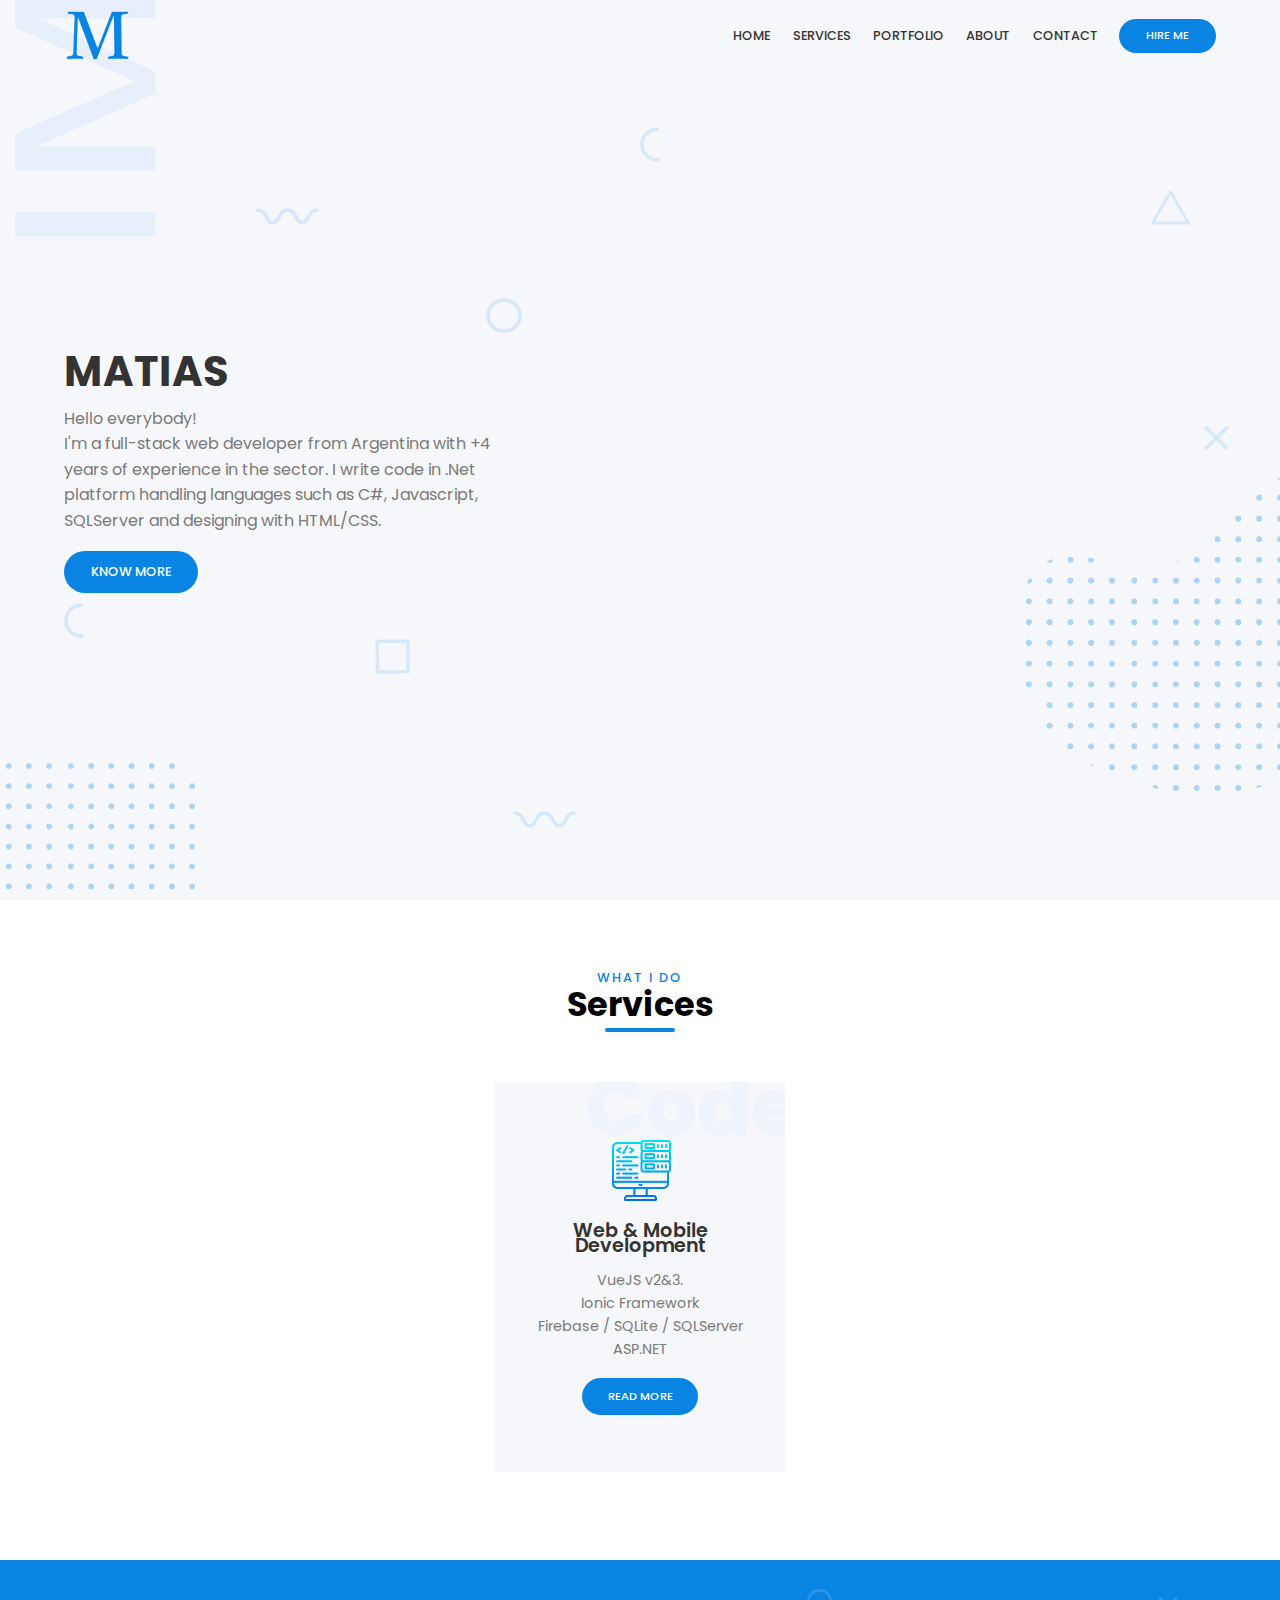
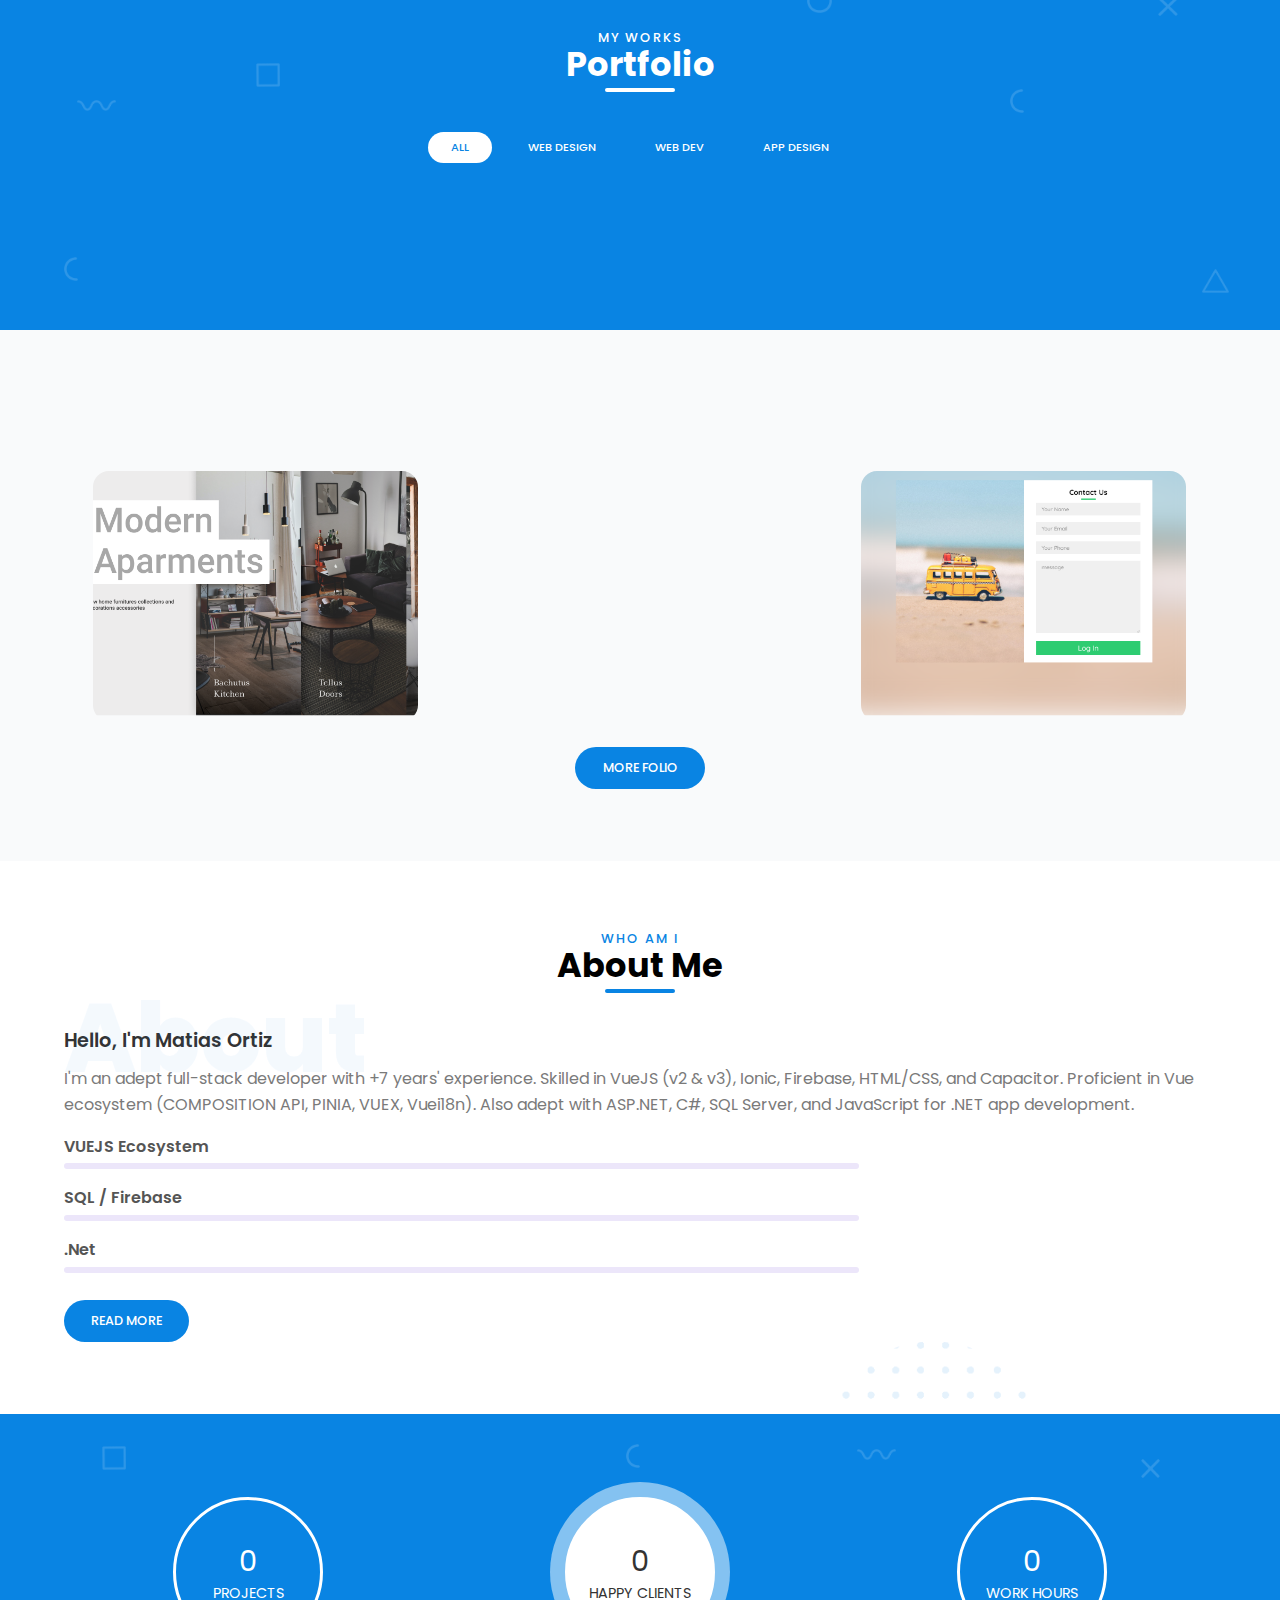
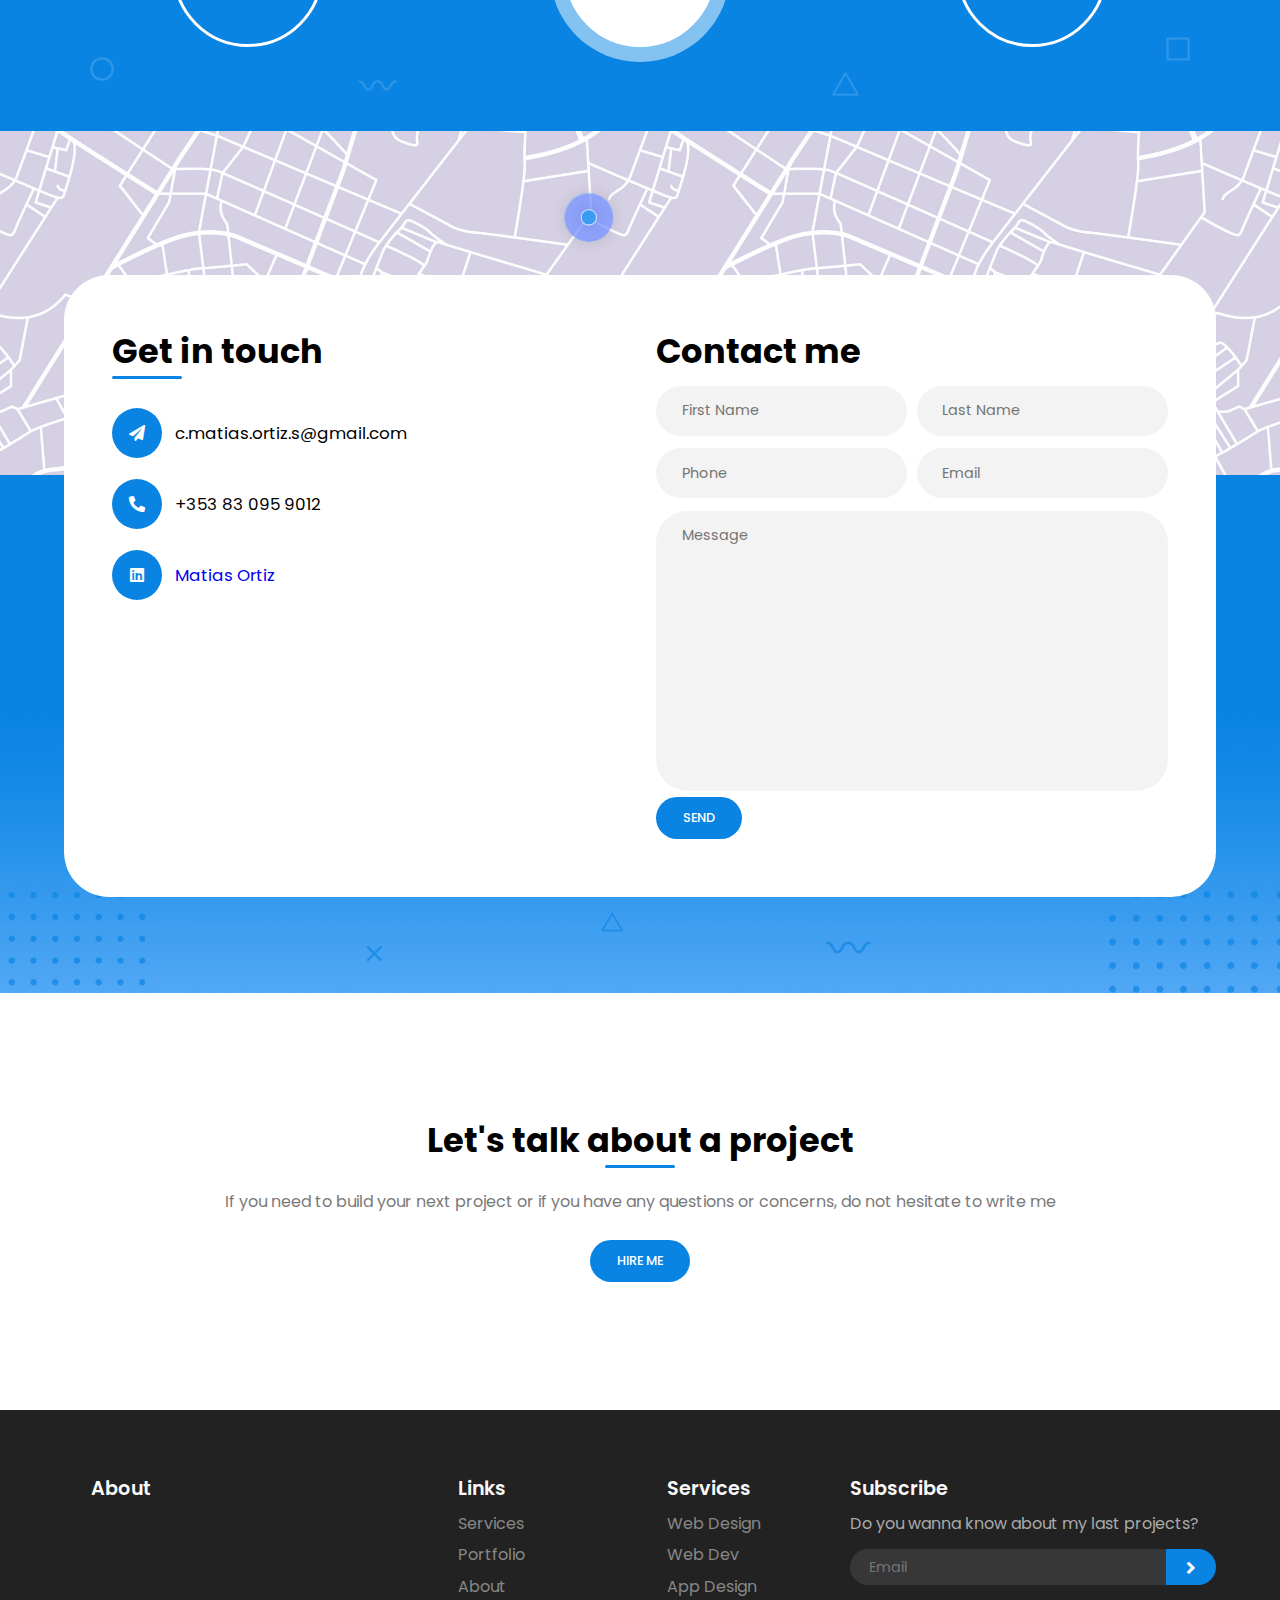
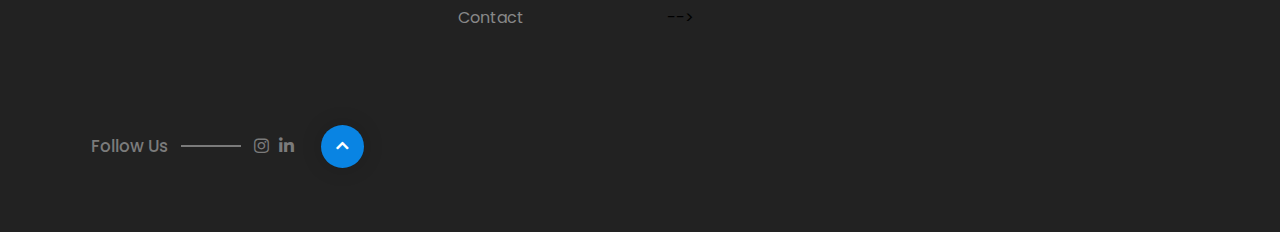
==== index.html @ 06a3e89f "update folio" ====
<!DOCTYPE html>
<html lang="en">
  <head>
    <meta charset="UTF-8" />
    <meta name="viewport" content="width=device-width, initial-scale=1.0" />
    <title>Matias Ortiz Portfolio</title>
    <link rel="apple-touch-icon" sizes="180x180" href="img/icon/apple-touch-icon.png">
    <link rel="icon" type="image/png" sizes="32x32" href="img/icon/favicon-32x32.png">
    <link rel="icon" type="image/png" sizes="16x16" href="img/icon/favicon-16x16.png">
    <link
      rel="stylesheet"
      href="https://cdnjs.cloudflare.com/ajax/libs/font-awesome/5.15.1/css/all.min.css"
    />
    <link
      rel="stylesheet"
      href="https://unpkg.com/swiper/swiper-bundle.min.css"
    />
    <link rel="stylesheet" href="./css/style.css" />
  </head>
  <body>
    <main>
      <header id="header">
        <div class="overlay overlay-lg">
          <img src="./img/shapes/square.png" class="shape square" alt="" />
          <img src="./img/shapes/circle.png" class="shape circle" alt="" />
          <img
            src="./img/shapes/half-circle.png"
            class="shape half-circle1"
            alt=""
          />
          <img
            src="./img/shapes/half-circle.png"
            class="shape half-circle2"
            alt=""
          />
          <img src="./img/shapes/x.png" class="shape xshape" alt="" />
          <img src="./img/shapes/wave.png" class="shape wave wave1" alt="" />
          <img src="./img/shapes/wave.png" class="shape wave wave2" alt="" />
          <img src="./img/shapes/triangle.png" class="shape triangle" alt="" />
          <img src="./img/shapes/letters.png" class="letters" alt="" />
          <img src="./img/shapes/points1.png" class="points points1" alt="" />
        </div>

        <nav>
          <div class="container">
            <div class="logo">
              <img src="./img/logoM.png" alt="" />
            </div>

            <div class="links">
              <ul>
                <li>
                  <a href="#header">Home</a>
                </li>
                <li>
                  <a href="#services">Services</a>
                </li>
                <li>
                  <a href="#portfolio">Portfolio</a>
                </li>
                <li>
                  <a href="#about">About</a>
                </li>
                <!-- <li>
                  <a href="#testimonials">Testimonials</a>
                </li> -->
                <li>
                  <a href="#contact">Contact</a>
                </li>
                <li>
                  <a href="#hireme" class="active">Hire Me</a>
                </li>
              </ul>
            </div>

            <div class="hamburger-menu">
              <div class="bar"></div>
            </div>
          </div>
        </nav>

        <div class="header-content">
          <div class="container grid-2">
            <div class="column-1">
              <h1 class="header-title">MATIAS</h1>
              <p class="text">
                Hello everybody!<br> I'm a full-stack web developer from Argentina  with +4 years of experience in the sector.
                I write code in .Net platform handling languages such as C#, Javascript, SQLServer and designing with HTML/CSS.</p>
              <a href="#services" class="btn">Know More</a>
            </div>

            <div class="column-2 image">
              <img
                src="./img/shapes/points2.png"
                class="points points2"
                alt=""
              />
              <img src=" " class="img-element z-index" alt="" />
            </div>
          </div>
        </div>
      </header>

      <section class="services section" id="services">
        <div class="container">
          <div class="section-header">
            <h3 class="title" data-title="What I Do">Services</h3>
            <p class="text">
             
            </p>
          </div>

          <div class="cards">
            <!-- <div class="card-wrap">
              <img
                src="./img/shapes/points3.png"
                class="points points1 points-sq"
                alt=""
              />
              <div class="card" data-card="UI/UX">
                <div class="card-content z-index">
                  <img src="./img/design-icon.png" class="icon" alt="" />
                  <h3 class="title-sm">Web Design</h3>
                  <p class="text">
                    Lorem ipsum dolor sit amet consectetur adipisicing elit. Nam
                    est suscipit itaque?
                  </p>
                  <a href="#" class="btn small">Read more</a>
                </div>
              </div>
            </div> -->

            <div class="card-wrap">
              <div class="card" data-card="Code">
                <div class="card-content z-index">
                  <img src="./img/code-icon.png" class="icon" alt="" />
                  <h3 class="title-sm">Web & Mobile Development</h3>
                    <ul class="text">
                      <li>VueJS v2&3.</li>
                      <li>Ionic Framework</li>
                      <li>Firebase / SQLite / SQLServer</li>
                      <li>ASP.NET</li>
                    </ul>
                  
                  <a href="#" class="btn small">Read more</a>
                </div>
              </div>
            </div>

            <!-- <div class="card-wrap">
              <img
                src="./img/shapes/points3.png"
                class="points points2 points-sq"
                alt=""
              />
              <div class="card" data-card="App">
                <div class="card-content z-index">
                  <img src="./img/app-icon.png" class="icon" alt="" />
                  <h3 class="title-sm">App Design</h3>
                  <p class="text">
                    Lorem ipsum dolor sit amet consectetur adipisicing elit.
                    Voluptatum hic veniam nihil.
                  </p>
                  <a href="#" class="btn small">Read more</a>
                </div>
              </div>
            </div> -->
          </div>
        </div>
      </section>

      <section class="portfolio section" id="portfolio">
        <div class="background-bg">
          <div class="overlay overlay-sm">
            <img
              src="./img/shapes/half-circle.png"
              class="shape half-circle1"
              alt=""
            />
            <img
              src="./img/shapes/half-circle.png"
              class="shape half-circle2"
              alt=""
            />
            <img src="./img/shapes/square.png" class="shape square" alt="" />
            <img src="./img/shapes/wave.png" class="shape wave" alt="" />
            <img src="./img/shapes/circle.png" class="shape circle" alt="" />
            <img
              src="./img/shapes/triangle.png"
              class="shape triangle"
              alt=""
            />
            <img src="./img/shapes/x.png" class="shape xshape" alt="" />
          </div>
        </div>

        <div class="container">
          <div class="section-header">
            <h3 class="title" data-title="My works">Portfolio</h3>
          </div>

          <div class="section-body">
            <div class="filter">
              <button class="filter-btn active" data-filter="*">All</button>
              <button class="filter-btn" data-filter=".webdes">Web Design</button>
              <button class="filter-btn" data-filter=".webdev">Web Dev</button>
              <button class="filter-btn" data-filter=".appdev">App Design</button>
            </div>

            <div class="grid">
              <!-- <div class="grid-item webdes">
                <div class="gallery-image">
                  <img src="./img/portfolio/Antonio Site.png" alt="" />
                  <div class="img-overlay">
                    <div class="plus"></div>
                    <div class="img-description">
                      <h3>Web Design</h3>
                      <h5>View Demo</h5>
                    </div>
                  </div>
                </div>
              </div>
              <div class="grid-item webdes">
                <div class="gallery-image">
                  <img src="./img/portfolio/femme.png" alt="" />
                  <div class="img-overlay">
                    <div class="plus"></div>
                    <div class="img-description">
                      <h3>Web Design</h3>
                      <h5>View Demo</h5>
                    </div>
                  </div>
                </div>
              </div>
              <div class="grid-item ui webdes">
                <div class="gallery-image">
                  <img src="./img/portfolio/romio.png" alt="" />
                  <div class="img-overlay">
                    <div class="plus"></div>
                    <div class="img-description">
                      <h3>Web Design</h3>
                      <h5>View Demo</h5>
                    </div>
                  </div>
                </div>
              </div> -->
              <div class="grid-item webdes">
                <div class="gallery-image">
                  <img src="./img/portfolio/LOGIN.png" alt="" />
                  <div class="img-overlay">
                    <div class="plus"></div>
                    <div class="img-description">
                      <h3>Web Design</h3>
                      <h5>View Demo</h5>
                    </div>
                  </div>
                </div>
              </div>
              <div class="grid-item webdev">
                <div class="gallery-image">
                  <img src="./img/portfolio/world HTML.png" alt="" />
                  <div class="img-overlay">
                    <div class="plus"></div>
                    <div class="img-description">
                      <h3>Web Development</h3>
                      <h5>View Demo</h5>
                    </div>
                  </div>
                </div>
              </div>
              <div class="grid-item webdes">
                <div class="gallery-image">
                  <img src="./img/portfolio/Japan.png" alt="" />
                  <div class="img-overlay">
                    <div class="plus"></div>
                    <div class="img-description">
                      <h3>Web Design</h3>
                      <h5>View Demo</h5>
                    </div>
                  </div>
                </div>
              </div>
              <div class="grid-item webdes">
                <div class="gallery-image">
                  <img src="./img/portfolio/space.png" alt="" />
                  <div class="img-overlay">
                    <div class="plus"></div>
                    <div class="img-description">
                      <h3>web Design</h3>
                      <h5>View Demo</h5>
                    </div>
                  </div>
                </div>
              </div>
              <div class="grid-item  webdes">
                <div class="gallery-image">
                  <img src="./img/portfolio/Dublin.png" alt=""/>
                  <div class="img-overlay">
                    <div class="plus"></div>
                    <div class="img-description">
                      <h3>Logo Design</h3>
                      <h5>View Demo</h5>
                    </div>
                  </div>
                </div>
              </div>
              <div class="grid-item webdev">
                <div class="gallery-image">
                  <img src="./img/portfolio/contact html.png" alt="" />
                  <div class="img-overlay">
                    <div class="plus"></div>
                    <div class="img-description">
                      <h3>Web Development</h3>
                      <h5>View Demo</h5>
                    </div>
                  </div>
                </div>
              </div>
            </div>
            <div class="more-folio">
              <a href="folio.html" class="btn">More Folio</a>
            </div>
          </div>
        </div>
      </section>

      <section class="about section" id="about">
        <div class="container">
          <div class="section-header">
            <h3 class="title" data-title="Who Am I">About Me</h3>
          </div>

          <!-- <div class="section-body grid-2 slideAbout">
            <div class="column-1">
              <h3 class="title-sm">Hello, I'm Antonio García</h3>
              <p class="text">
                Lorem ipsum dolor sit amet consectetur, adipisicing elit.
                Praesentium distinctio doloribus quam? Ut, laudantium a dolore,
                minima repudiandae iure iste molestiae exercitationem earum
                neque tempora?
              </p>
              <div class="skills">
                <div class="skill html">
                  <h3 class="skill-title">HTML</h3>
                  <div class="skill-bar">
                    <div class="skill-progress" data-progress="90%"></div>
                  </div>
                </div>
                <div class="skill css">
                  <h3 class="skill-title">CSS</h3>
                  <div class="skill-bar">
                    <div class="skill-progress" data-progress="90%"></div>
                  </div>
                </div>
                <div class="skill js">
                  <h3 class="skill-title">JavaScript</h3>
                  <div class="skill-bar">
                    <div class="skill-progress" data-progress="70%"></div>
                  </div>
                </div>
              </div>
              <a href="#" class="btn">Read more</a>
            </div>

            <div class="column-2 image">
              <img src="./img/shapes/points4.png" class="points" alt="" />
              <img src=" " class="z-index" alt="" />
            </div>
          </div> -->
        <div class="section-body grid-2 slideAbout">
            <div class="column-1">
              <h3 class="title-sm">Hello, I'm Matias Ortiz</h3>
              <p class="text">
                I'm an adept full-stack developer with +7 years' experience. Skilled in VueJS (v2 & v3), Ionic, Firebase, HTML/CSS, and Capacitor. Proficient in Vue ecosystem (COMPOSITION API, PINIA, VUEX, Vuei18n). 
                Also adept with ASP.NET, C#, SQL Server, and JavaScript for .NET app development.
              </p>
              <div class="skills">
                <div class="skill js">
                  <h3 class="skill-title">VUEJS Ecosystem</h3>
                  <div class="skill-bar">
                    <div class="skill-progress" data-progress="100%"></div>
                  </div>
                </div>
                <div class="skill html">
                  <h3 class="skill-title">SQL / Firebase</h3>
                  <div class="skill-bar">
                    <div class="skill-progress" data-progress="100%"></div>
                  </div>
                </div>
                <div class="skill css">
                  <h3 class="skill-title">.Net</h3>
                  <div class="skill-bar">
                    <div class="skill-progress" data-progress="80%"></div>
                  </div>
                </div>

              </div>
              <a href="#" class="btn">Read more</a>
            </div>

            <div class="column-2 image">
              <img src="./img/shapes/points4.png" class="points" alt="" />
              <img src=" " class="z-index" alt="" />
            </div>
          </div>
        </div>
      </section>

      <section class="records">
        <div class="overlay overlay-sm">
          <img src="./img/shapes/square.png" alt="" class="shape square1" />
          <img src="./img/shapes/square.png" alt="" class="shape square2" />
          <img src="./img/shapes/circle.png" alt="" class="shape circle" />
          <img
            src="./img/shapes/half-circle.png"
            alt=""
            class="shape half-circle"
          />
          <img src="./img/shapes/wave.png" alt="" class="shape wave wave1" />
          <img src="./img/shapes/wave.png" alt="" class="shape wave wave2" />
          <img src="./img/shapes/x.png" alt="" class="shape xshape" />
          <img src="./img/shapes/triangle.png" alt="" class="shape triangle" />
        </div>

        <div class="container">
          <div class="wrap">
            <div class="record-circle">
              <h2 class="number" data-num="8">0</h2>
              <h4 class="sub-title">Projects</h4>
            </div>
          </div>

          <div class="wrap">
            <div class="record-circle active">
              <h2 class="number" data-num="50">0</h2>
              <h4 class="sub-title">Happy Clients</h4>
            </div>
          </div>

          <div class="wrap">
            <div class="record-circle">
              <h2 class="number" data-num="892">0</h2>
              <h4 class="sub-title">Work Hours</h4>
            </div>
          </div>

          <!-- <div class="wrap">
            <div class="record-circle">
              <h2 class="number" data-num="18">0</h2>
              <h4 class="sub-title">Designs</h4>
            </div>
          </div> -->
        </div>
      </section>

           <!-- <section class="testimonials section" id="testimonials">
        <div class="container">
          <div class="section-header">
            <h3 class="title" data-title="What People Say">Testimonials</h3>
          </div>

          <div class="testi-content grid-2">
            <div class="column-1 reviews">
              <div class="swiper-container">
                <div class="swiper-wrapper">
                  <div class="swiper-slide review">
                    <i class="fas fa-quote-left quote"></i>
                    <div class="rate">
                      <i class="fas fa-star"></i>
                      <i class="fas fa-star"></i>
                      <i class="fas fa-star"></i>
                      <i class="fas fa-star"></i>
                      <i class="fas fa-star"></i>
                    </div>

                    <p class="review-text">
                      Lorem, ipsum dolor sit amet consectetur adipisicing elit.
                      Laudantium adipisci veniam debitis quas, sapiente
                      repellendus mollitia. Laboriosam labore voluptate quos?
                    </p>

                    <div class="review-info">
                      <h3 class="review-name">Matias Butt</h3>
                      <h5 class="review-job">Photographer, Paris</h5>
                    </div>
                  </div>

                  <div class="swiper-slide review">
                    <i class="fas fa-quote-left quote"></i>
                    <div class="rate">
                      <i class="fas fa-star"></i>
                      <i class="fas fa-star"></i>
                      <i class="fas fa-star"></i>
                      <i class="fas fa-star"></i>
                      <i class="fas fa-star"></i>
                    </div>

                    <p class="review-text">
                      Lorem ipsum dolor, sit amet consectetur adipisicing elit.
                      Fugiat voluptate consequatur aut tenetur fugit error
                      molestiae quaerat ex odio rem?
                    </p>

                    <div class="review-info">
                      <h3 class="review-name">Romeo Herbert</h3>
                      <h5 class="review-job">CEO, Munich</h5>
                    </div>
                  </div>

                  <div class="swiper-slide review">
                    <i class="fas fa-quote-left quote"></i>
                    <div class="rate">
                      <i class="fas fa-star"></i>
                      <i class="fas fa-star"></i>
                      <i class="fas fa-star"></i>
                      <i class="fas fa-star"></i>
                      <i class="fas fa-star"></i>
                    </div>

                    <p class="review-text">
                      Lorem ipsum dolor sit amet consectetur adipisicing elit.
                      Cupiditate voluptatum enim nemo quod amet dolorum aliquam,
                      sapiente omnis eaque consectetur.
                    </p>

                    <div class="review-info">
                      <h3 class="review-name">Jack Costa</h3>
                      <h5 class="review-job">Director of THR, London</h5>
                    </div>
                  </div>

                  <div class="swiper-slide review">
                    <i class="fas fa-quote-left quote"></i>
                    <div class="rate">
                      <i class="fas fa-star"></i>
                      <i class="fas fa-star"></i>
                      <i class="fas fa-star"></i>
                      <i class="fas fa-star"></i>
                      <i class="fas fa-star"></i>
                    </div>

                    <p class="review-text">
                      Lorem ipsum dolor sit amet consectetur, adipisicing elit.
                      Perspiciatis ab incidunt, dicta quam inventore ipsum
                      dolor. Consectetur nam incidunt error!
                    </p>

                    <div class="review-info">
                      <h3 class="review-name">Reiss Mccartney</h3>
                      <h5 class="review-job">Engineer, San Francisco</h5>
                    </div>
                  </div>
                </div>

                <div class="review-nav swiper-button-prev">
                  <i class="fas fa-long-arrow-alt-left"></i>
                </div>
                <div class="review-nav swiper-button-next">
                  <i class="fas fa-long-arrow-alt-right"></i>
                </div>
              </div>
            </div>

            <div class="column-2 image">
              <img src="" alt="" class="img-element" />
            </div>
          </div>
        </div>
      </section> -->

      <section class="contact" id="contact">
        <div class="container">
          <div class="contact-box">
            <div class="contact-info">
              <h3 class="title">Get in touch</h3>
              <p class="text">
                
              </p>
              <div class="information-wrap">
                <!-- <div class="information">
                  <div class="contact-icon">
                    <i class="fas fa-map-marker-alt"></i>
                  </div>
                  <p class="info-text">92 Cherry Drive Unimodale, NY 11553</p>
                </div> -->

                <div class="information">
                  <div class="contact-icon">
                    <i class="fas fa-paper-plane"></i>
                  </div>
                  <p class="info-text">c.matias.ortiz.s@gmail.com</p>
                </div>

                <div class="information">
                  <div class="contact-icon">
                    <i class="fas fa-phone-alt"></i>
                  </div>
                  <p class="info-text">+353 83 095 9012</p>
                </div>

                <div class="information">
                  <div class="contact-icon">
                     <i class="fab fa-linkedin"></i>
                  </div>
                  <a target="_blank" class="info-text" href="https://www.linkedin.com/in/matias-ortiz-webdeveloper/">Matias Ortiz</a>
                </div>

              </div>
            </div>

            <div class="contact-form">
              <h3 class="title">Contact me</h3>
              <div class="row">
                <input
                  type="text"
                  class="contact-input"
                  placeholder="First Name"
                />
                <input
                  type="text"
                  class="contact-input"
                  placeholder="Last Name"
                />
              </div>

              <div class="row">
                <input type="text" class="contact-input" placeholder="Phone" />
                <input type="email" class="contact-input" placeholder="Email" />
              </div>

              <div class="row">
                <textarea
                  name="message"
                  class="contact-input textarea"
                  placeholder="Message"
                ></textarea>
              </div>
              <a href="#" class="btn">Send</a>
            </div>
          </div>
        </div>
      </section>

      <section class="hireme" id="hireme">
        <div class="container">
          <h3 class="title">Let's talk about a project</h3>
          <p class="text">
            If you need to build your next project or if you have any questions or concerns, do not hesitate to write me
          </p>
          <a href="#" class="btn">Hire me</a>
        </div>
      </section>
    </main>

    <footer class="footer">
      <div class="container">
        <div class="grid-4">
          <div class="grid-4-col footer-about">
            <h3 class="title-sm">About</h3>
            <p class="text">
              
            </p>
          </div>

          <div class="grid-4-col footer-links">
            <h3 class="title-sm">Links</h3>
            <ul>
              <li>
                <a href="#services">Services</a>
              </li>
              <li>
                <a href="#portfolio">Portfolio</a>
              </li>
              <li>
                <a href="#about">About</a>
              </li>
              <!-- <li>
                <a href="#testimonials">Testimonials</a>
              </li> -->
              <li>
                <a href="#contact">Contact</a>
              </li>
            </ul>
          </div>

          <div class="grid-4-col footer-links">
            <h3 class="title-sm">Services</h3>
            <ul>
              <li>
                <a href="#">Web Design</a>
              </li>
              <li>
                <a href="#">Web Dev</a>
              </li>
              <li>
                <a href="#">App Design</a>
              </li>
              <!-- <li>
                <a href="#">UI Design</a>
              </li> --> -->
            </ul>
          </div>

          <div class="grid--col footer-newstletter">
            <h3 class="title-sm">Subscribe</h3>
            <p class="text">Do you wanna know about my last projects?</p>
            <div class="footer-input-wrap">
              <input type="email" class="footer-input" placeholder="Email" />
              <a href="#" class="input-arrow">
                <i class="fas fa-angle-right"></i>
              </a>
            </div>
          </div>
        </div>

        <div class="bottom-footer">
          <div class="followme-wrap">
            <div class="followme">
              <h3>Follow Us</h3>
              <span class="footer-line"></span>
              <div class="social-media">
                <!-- <a href="#">
                  <i class="fab fa-facebook-f"></i>
                </a> -->
                <!-- <a href="#">
                  <i class="fab fa-twitter"></i>
                </a> -->
                <a href="#">
                  <i class="fab fa-instagram"></i>
                </a>
                <a href="#">
                  <i class="fab fa-linkedin-in"></i>
                </a>
              </div>
            </div>

            <div class="back-btn-wrap">
              <a href="#" class="back-btn">
                <i class="fas fa-chevron-up"></i>
              </a>
            </div>
          </div>
        </div>
      </div>
    </footer>

    <script src="https://cdnjs.cloudflare.com/ajax/libs/jquery/3.5.1/jquery.min.js"></script>
    <script src="./js/isotope.pkgd.min.js"></script>
    <script src="https://unpkg.com/swiper/swiper-bundle.min.js"></script>
    <script src="./js/app.js"></script>
  </body>
</html>
---- css/style.css ----
@import url("https://fonts.googleapis.com/css2?family=Poppins:wght@100;200;300;400;500;600;700;800;900&display=swap");

:root {
  --dark-one: #333;
  --dark-two: #7a7a7a;
  --main-color: #0984e3;
  --light-one: #fff;
  --light-two: #f9fafb;
  --light-three: #f6f7fb;
}

/* Genral Styles */

*,
*::before,
*::after {
  margin: 0;
  padding: 0;
  box-sizing: border-box;
}

*::selection{
  background:var(--main-color);
  color:var(--light-one);
}

html {
  scroll-behavior: smooth;
}

html::-webkit-scrollbar{
  width:0.5rem;
}

html::-webkit-scrollbar-track{
  background:var(--dark-one);
}

html::-webkit-scrollbar-thumb{
  background:var(--main-color);
}

body,
button,
input,
textarea {
  font-family: "Poppins", sans-serif;
}

a {
  text-decoration: none;
}

ul {
  list-style: none;
}

img {
  width: 100%;
}

.container {
  position: relative;
  z-index: 5;
  max-width: 92rem;
  padding: 0 4rem;
  margin: 0 auto;
}

.stop-scrolling {
  height: 100%;
  overflow: hidden;
}

.grid-2 {
  display: grid;
  grid-template-columns: repeat(2, 1fr);
  align-items: center;
  justify-content: center;
}

.text {
  font-size: 1.25rem;
  color: var(--dark-two);
  line-height: 1.6;
}

.column-1 {
  margin-right: 1.5rem;
}

.column-2 {
  margin-left: 1.5rem;
}

.image {
  position: relative;
  display: flex;
  align-items: center;
  justify-content: center;
}

.z-index {
  position: relative;
  z-index: 2;
}

.overlay {
  position: absolute;
  width: 100%;
  height: 100%;
  overflow: hidden;
  top: 0;
  left: 0;
}

.overlay .shape {
  width: initial;
  opacity: 0.13;
  position: absolute;
}

.overlay.overlay-lg .shape {
  height: 55px;
}

.overlay.overlay-lg .shape.wave {
  height: initial;
  width: 88px;
}

.overlay.overlay-lg .shape.xshape {
  height: 38px;
}

.overlay.overlay-sm .shape {
  filter: brightness(0) invert(1);
  opacity: 0.15;
  height: 40px;
}

.overlay.overlay-sm .shape.wave {
  height: initial;
  width: 70px;
}

.overlay.overlay-sm .shape.xshape {
  height: 30px;
}

.points {
  opacity: 0.3;
  position: absolute;
}

.section {
  padding: 7rem 0;
  overflow: hidden;
}

.section-header {
  text-align: center;
  justify-content: center;
  margin-bottom: 1.5rem;
}

.title {
  position: relative;
  display: inline-block;
  padding-bottom: 1rem;
  line-height: 1;
  font-size: 2.8rem;
  margin-bottom: 0.6rem;
}

.title:before {
  content: attr(data-title);
  display: block;
  margin-bottom: 0.4rem;
  color: var(--main-color);
  font-size: 1.15rem;
  font-weight: 500;
  text-transform: uppercase;
  letter-spacing: 3px;
}

.title:after {
  content: "";
  position: absolute;
  width: 90px;
  height: 5px;
  border-radius: 3px;
  background-color: var(--main-color);
  bottom: 0;
  left: 50%;
  transform: translateX(-50%);
}

.section-header .text {
  max-width: 600px;
  margin: 0 auto;
}

.title-sm {
  color: var(--dark-one);
  font-weight: 600;
  font-size: 1.6rem;
}

.points-sq {
  width: 210px;
}

.btn {
  display: inline-block;
  padding: 0.85rem 2rem;
  background-color: var(--main-color);
  color: var(--light-one);
  border-radius: 2rem;
  font-size: 1.05rem;
  text-transform: uppercase;
  font-weight: 500;
  transition: 0.3s;
}

.btn:hover {
  background-color: var(--main-color);
}

.btn.small {
  padding: 0.7rem 1.8rem;
  font-size: 1rem;
}

/* End Genral Styles */

/* Header */

header {
  width: 100%;
  background-color: var(--light-three);
  overflow: hidden;
  position: relative;
}

nav {
  width: 100%;
  position: relative;
  z-index: 200;
}

nav .container {
  display: flex;
  justify-content: space-between;
  height: 6rem;
  align-items: center;
}

.logo {
  width: 80px;
  display: flex;
  align-items: center;
}

.links ul {
  display: flex;
}

.links a {
  display: inline-block;
  padding: 0.9rem 1.2rem;
  color: var(--dark-one);
  font-size: 1.05rem;
  text-transform: uppercase;
  font-weight: 500;
  line-height: 1;
  transition: 0.3s;
}

.links a.active {
  background-color: var(--main-color);
  color: var(--light-one);
  border-radius: 2rem;
  font-size: 1rem;
  padding: 0.9rem 2.1rem;
  margin-left: 1rem;
}

.links a:hover {
  color: var(--main-color);
}

.links a.active:hover {
  color: var(--light-one);
  background-color: var(--main-color);
}

.hamburger-menu {
  width: 2.7rem;
  height: 3rem;
  z-index: 100;
  position: relative;
  display: none;
  align-items: center;
  justify-content: flex-end;
}

.hamburger-menu .bar {
  position: relative;
  width: 2.1rem;
  height: 3px;
  border-radius: 3px;
  background-color: var(--dark-one);
  transition: 0.5s;
}

.bar:before,
.bar:after {
  content: "";
  position: absolute;
  width: 2.1rem;
  height: 3px;
  border-radius: 3px;
  background-color: var(--dark-one);
  transition: 0.5s;
}

.bar:before {
  transform: translateY(-9px);
}

.bar:after {
  transform: translateY(9px);
}

nav.open .hamburger-menu .bar {
  background-color: transparent;
  transform: rotate(360deg);
}

nav.open .hamburger-menu .bar:before {
  transform: translateY(0) rotate(45deg);
  background-color: var(--light-one);
}

nav.open .hamburger-menu .bar:after {
  transform: translateY(0) rotate(-45deg);
  background-color: var(--light-one);
}

nav.open .links {
  transform: translateX(0);
}

.header-content .container.grid-2 {
  grid-template-columns: 2.5fr 3.5fr;
  min-height: calc(100vh - 6rem);
  padding-bottom: 2.5rem;
  text-align: left;
}

.header-title {
  font-size: 3.8rem;
  line-height: 0.8;
  color: var(--dark-one);
}

.header-content .text {
  margin: 2.15rem 0;
}

.header-content .image .img-element {
  max-width: 750px;
}

header .points1 {
  width: 420px;
  bottom: -75px;
  left: -150px;
}

header .points2 {
  width: 70%;
  top: 65%;
  left: 71%;
}

header .square {
  right: 68%;
  top: 71%;
}

header .triangle {
  right: 7%;
  bottom: 75%;
}

header .xshape {
  right: 4%;
  bottom: 50%;
}

header .half-circle1 {
  left: 50%;
  bottom: 82%;
}

header .half-circle2 {
  left: 5%;
  top: 67%;
}

header .wave1 {
  bottom: 75%;
  left: 20%;
}

header .wave2 {
  bottom: 8%;
  right: 55%;
}

header .circle {
  left: 38%;
  bottom: 63%;
}

.letters {
  position: absolute;
  width: 13.5%;
  top: -5px;
  left: 15px;
  opacity: 0.06;
}

/* End header */

/* Services */

.cards {
  display: flex;
  justify-content: space-around;
  flex-wrap: wrap;
  width: 100%;
}

.card-wrap {
  position: relative;
  margin: 1.7rem 0.8rem;
}

.card {
  position: relative;
  width: 100%;
  max-width: 390px;
  min-height: 520px;
  background-color: var(--light-three);
  display: flex;
  align-items: center;
  justify-content: center;
  text-align: center;
  padding: 3rem 2rem;
  overflow: hidden;
  transition: 0.3s;
}

.card:before {
  content: attr(data-card);
  position: absolute;
  top: -15px;
  right: -15px;
  font-size: 6rem;
  font-weight: 800;
  line-height: 1;
  color: var(--main-color);
  opacity: 0.025;
}

.card:after {
  content: "";
  position: absolute;
  width: 100%;
  height: 0px;
  bottom: 0;
  left: 0;
  background-color: var(--main-color);
  transition: 0.3s;
}

.card-wrap:hover .card {
  transform: translateY(-15px);
}

.card-wrap:hover .card:after {
  height: 8px;
}

.icon {
  width: 90px;
  margin-bottom: 1.7rem;
}

.card .title-sm {
  line-height: 0.8;
}

.card .text {
  font-size: 1.15rem;
  margin: 1.8rem 0;
}

.services .points1 {
  bottom: -50px;
  left: -125px;
  opacity: 0.2;
  pointer-events: none;
}

.services .points2 {
  bottom: -70px;
  right: -65px;
  opacity: 0.2;
  pointer-events: none;
}

/* End Services */

/* Portfolio */

.portfolio {
  position: relative;
  width: 100%;
  background-color: var(--light-two);
}

.background-bg {
  position: absolute;
  width: 100%;
  height: 520px;
  top: 0;
  left: 0;
  background-color: var(--main-color);
}

.portfolio .title,
.portfolio .title:before {
  color: var(--light-one);
}

.portfolio .title:after {
  background-color: var(--light-one);
}

.filter {
  width: 100%;
  display: flex;
  align-items: center;
  justify-content: center;
  flex-wrap: wrap;
  z-index: -50000000;
}

.filter-btn {
  border: none;
  outline: none;
  background-color: transparent;
  margin: 0.45rem 0.4rem;
  padding: 0.85rem 1.8rem;
  color: var(--light-one);
  text-transform: uppercase;
  font-weight: 500;
  font-size: 1.1rem;
  line-height: 1;
  cursor: pointer;
  border-radius: 2rem;
  transition: 0.3s;
}

.filter-btn.active {
  background-color: var(--light-one);
  color: var(--main-color);
}

.portfolio .square {
  top: 28%;
  left: 20%;
}

.portfolio .circle {
  top: 8%;
  right: 35%;
}

.portfolio .triangle {
  bottom: 10%;
  right: 4%;
}

.portfolio .half-circle1 {
  bottom: 13%;
  left: 5%;
}

.portfolio .half-circle2 {
  top: 35%;
  right: 20%;
}

.portfolio .xshape {
  top: 10%;
  right: 8%;
}

.portfolio .wave {
  top: 38%;
  left: 6%;
}

.grid {
  width: 100%;
  margin: 1.5rem;
}

.grid-item {
  width: 33.33%;
  padding: 1rem 1.2rem;
  display: flex;
  justify-content: center;
}

.gallery-image {
  position: relative;
  overflow: hidden;
  border-radius: 16px;
  height: 330px;
  width: 100%;
  cursor: pointer;
}

.gallery-image img {
  position: absolute;
  height: 115%;
  width: initial;
  top: 40%;
  left: 50%;
  transform: translate(-50%, -50%);
  transform-origin: center;
  transition: 0.5s;
}

.gallery-image .img-overlay {
  position: absolute;
  width: 100%;
  height: 100%;
  top: 0;
  left: 0;
  z-index: 2;
  color: var(--light-one);
  background-color: var(--main-color);
  display: flex;
  flex-direction: column;
  align-items: center;
  justify-content: flex-end;
  padding: 2rem 3.2rem;
  opacity: 0;
  transition: 0.5s;
}

.img-overlay .plus {
  position: relative;
  margin: auto 0;
}

.plus:before,
.plus:after {
  content: "";
  position: absolute;
  width: 4.5rem;
  height: 3px;
  top: 50%;
  left: 50%;
  transform: translate(-50%, -50%);
  background-color: var(--light-one);
  border-radius: 3px;
}

.plus:before {
  transform: translate(-50%, -50%) rotate(-90deg);
}

.img-description {
  width: 100%;
}

.img-overlay h3 {
  font-weight: 600;
  text-transform: uppercase;
  font-size: 1.5rem;
}

.img-overlay h5 {
  font-size: 1.15rem;
  font-weight: 300;
}

.img-overlay h5 {
  font-size: 1.15rem;
  font-weight: 300;
}

.webdev h3,
.webdes h3{
  font-size: 1.15rem;
  font-weight: 300;
  text-align: center;
}
.webdes a:link,
.webdev a:visited {
  color: var(--main-color);
  font-size: 1.15rem;
  font-weight: 300;
}

.gallery-image:hover .img-overlay {
  opacity: 1;
}

.gallery-image:hover img {
  transform: translate(-50%, -50%) scale(1.1);
}

.more-folio {
  display: flex;
  justify-content: center;
}
.webdes,
.webdev{
  padding-bottom: 100px;
}
.zoom{
  z-index: 5000;
}


/* End Portfolio */

/* About */

.about {
  overflow: hidden;
}

.about img {
  max-width: 600px;
}

.about .text {
  margin-top: 1rem;
}

.skills {
  margin: 1.5rem 0 2.5rem 0;
}

.skill {
  margin: 1rem 0;
}

.skill-title {
  color: #555;
  font-weight: 600;
  margin-bottom: 0.3rem;
}

.skill-bar {
  width: 70%;
  height: 8px;
  border-radius: 4px;
  background-color: #ece6fa;
  position: relative;
  overflow: hidden;
}

.skill-progress {
  position: absolute;
  height: 100%;
  width: 0%;
  top: 0;
  left: 0;
  background-color: var(--main-color);
  transition: 1s;
}

.about .column-1 {
  position: relative;
}

.about .column-1:before {
  content: "About";
  position: absolute;
  font-size: 8rem;
  font-weight: 800;
  color: var(--main-color);
  opacity: 0.04;
  top: 20px;
  left: 0;
  line-height: 0;
}

.about .points {
  width: 300px;
  top: 65%;
  left: 80%;
  opacity: 0.1;
}

/* End About */

/* Records */

.records {
  position: relative;
  background-color: var(--main-color);
  padding: 5.2rem 0;
}

.records .container {
  display: grid;
  grid-template-columns: repeat(3, 1fr);
  align-items: center;
  justify-content: center;
  text-align: center;
  grid-column-gap: 1.5rem;
  grid-row-gap: 3rem;
}

.record-circle {
  width: 180px;
  height: 180px;
  border-radius: 50%;
  margin: 0 auto;
  border: 4px solid var(--light-one);
  display: flex;
  flex-direction: column;
  justify-content: center;
  color: var(--light-one);
}

.record-circle.active {
  background-color: var(--light-one);
  color: var(--dark-one);
  box-shadow: 0 0 0 15px rgb(255, 255, 255, 0.5);
}

.number {
  font-weight: 400;
  font-size: 2.35rem;
}

.sub-title {
  font-weight: 400;
  font-size: 1.12rem;
  text-transform: uppercase;
}

.records .square1 {
  left: 8%;
  top: 10%;
}

.records .square2 {
  right: 90px;
  bottom: 70px;
}

.records .xshape {
  top: 45px;
  right: 120px;
}

.records .circle {
  left: 7%;
  bottom: 50px;
}

.records .triangle {
  left: 65%;
  bottom: 35px;
}

.records .wave1 {
  top: 35px;
  right: 30%;
}

.records .wave2 {
  bottom: 40px;
  left: 28%;
}

.records .half-circle {
  top: 30px;
  right: 50%;
}

/* End Records */

/* Blog */

.blog-wrapper {
  display: flex;
  width: 100%;
  justify-content: space-around;
  flex-wrap: wrap;
}

.blog-wrap {
  position: relative;
  margin: 1.3rem 0.5rem;
}

.blog-card {
  max-width: 420px;
  width: 100%;
  overflow: hidden;
  background-color: var(--light-two);
  transition: 0.3s;
  position: relative;
}

.blog-card:after {
  content: "";
  position: absolute;
  width: 1100%;
  height: 0px;
  bottom: 0;
  left: 0;
  background-color: var(--main-color);
  transition: 0.3s;
}

.blog-image {
  width: 100%;
  height: 270px;
  position: relative;
  overflow: hidden;
}

.blog-image img {
  position: absolute;
  height: 105%;
  width: initial;
  top: 50%;
  left: 50%;
  transform: translate(-50%, -50%);
  transition: 0.5s;
}

.blog-content {
  padding: 2.1rem 2.2rem 2.7rem 2.2rem;
}

.blog-info {
  display: flex;
  flex-wrap: wrap;
  margin-bottom: 0.5rem;
}

.blog-info h5 {
  color: var(--main-color);
  font-weight: 400;
  text-transform: uppercase;
  font-size: 1.05rem;
  letter-spacing: 2px;
}

.blog-date {
  margin-right: 2rem;
}

.blog-user i {
  margin-right: 0.2rem;
  font-size: 1rem;
}

.blog-text {
  margin: 0.5rem 0 1.5rem 0;
  font-size: 1.2rem;
  line-height: 1.6;
  color: #666;
}

.blog-card:hover {
  transform: translateY(-15px);
}

.blog-card:hover:after {
  height: 8px;
}

.blog-card:hover .blog-image img {
  transform: translate(-50%, -50%) scale(1.15);
}

.blog .points {
  top: 72%;
  right: 71%;
  opacity: 0.15;
}

/* End Blog */

/* Testimonials */

.testimonials {
  background-color: var(--light-two);
  overflow: hidden;
}

.testi-content {
  margin-top: 6rem;
}

.reviews {
  overflow: hidden;
}

.review {
  position: relative;
  padding: 2rem 1.5rem;
}

.quote {
  position: absolute;
  top: 0;
  left: 0;
  color: var(--main-color);
  opacity: 0.04;
  font-size: 8rem;
}

.rate {
  display: flex;
  font-size: 1.4rem;
  color: #ebc000;
  margin-bottom: 1.5rem;
}

.rate i {
  margin-right: 0.3rem;
}

.review-text {
  font-size: 1.35rem;
  font-weight: 300;
  color: #444;
  line-height: 1.7;
}

.review-info {
  margin-top: 2rem;
}

.review-name {
  font-size: 1.3rem;
  font-weight: 700;
  color: var(--dark-one);
}

.review-job {
  font-size: 1.15rem;
  font-weight: 300;
  color: #777;
}

.review-nav {
  bottom: 2.2rem;
  top: initial;
  font-size: 1.8rem;
  color: var(--main-color);
}

.swiper-button-next {
  right: 2rem;
  left: initial;
}

.swiper-button-prev {
  right: 4.5rem;
  left: initial;
}

.swiper-button-prev:after,
.swiper-button-next:after {
  display: none;
}

/* End Testimonials */

/* Contact */

.contact {
  position: relative;
  width: 100%;
  padding: 13.5rem 0 8.5rem;
}

.contact:before,
.contact:after {
  content: "";
  position: absolute;
  width: 100%;
  z-index: -1;
  left: 0;
}

.contact:before {
  top: 0;
  height: 40%;
  background: url("../img/map.png") center center / cover;
}

.contact:after {
  top: 40%;
  height: 60%;
  background: url("../img/contact-bg.png") center bottom / cover;
}

.contact-box {
  width: 100%;
  background-color: var(--light-one);
  width: 100%;
  border-radius: 45px;
  padding: 5.5rem 4.5rem;
  display: grid;
  grid-template-columns: repeat(2, 1fr);
}

.contact-info {
  padding-right: 2rem;
}

.contact-form {
  padding-left: 2rem;
}

.contact-info .title:after {
  left: 0;
  transform: initial;
}

.information-wrap {
  margin-top: 2rem;
}

.information {
  display: flex;
  align-items: center;
}

.information:not(:last-child) {
  margin-bottom: 1.3rem;
}

.contact-icon {
  min-width: 67px;
  height: 67px;
  display: inline-block;
  border-radius: 50%;
  background-color: var(--main-color);
  color: var(--light-one);
  text-align: center;
  font-size: 1.4rem;
  margin-right: 1rem;
}

.contact-icon i {
  line-height: 67px;
}

.info-text {
  font-size: 1.3rem;
  display: inline-block;
}

.contact-form .title:after {
  display: none;
}

.contact-form .title {
  margin: 0;
}

.contact-form .row {
  width: 100%;
  display: grid;
  grid-template-columns: repeat(auto-fit, minmax(130px, 1fr));
  grid-column-gap: 0.6rem;
}

.contact-input {
  padding: 1.2rem 2.1rem;
  margin: 0.6rem 0;
  border: none;
  outline: none;
  background: #f3f3f3;
  border-radius: 4rem;
  font-weight: 600;
  font-size: 1.25rem;
  transition: 0.3s;
}

.contact-input::placeholder {
  font-weight: 400;
}

.contact-input.textarea {
  resize: none;
  min-height: 280px;
  border-radius: 2rem;
}

.contact-input:hover {
  background: #ececec;
}

.contact-input:focus {
  background: #eaeaea;
}

.contact-input .btn {
  margin-top: 0.6rem;
}

/* End Contact */

/* Hire me */

.hireme {
  padding: 12rem 0;
}

.hireme .container {
  text-align: center;
}

.hireme .title {
  margin-bottom: 1.3rem;
}

.hireme .text {
  max-width: 1000px;
  margin: 0 auto 1.6rem auto;
}

/* End Hire me */

/* Footer */

.footer {
  background-color: #222;
  padding: 6rem 0;
}

.footer .grid-4 {
  display: grid;
  grid-template-columns: 3.5fr 2fr 2fr 3fr;
}

.grid-4-col {
  padding: 0 1.7rem;
}

.footer .title-sm {
  color: #fafafa;
  margin-bottom: 0.9rem;
}

.footer .text {
  color: #aaa;
}

.footer-links a {
  color: #888;
  font-size: 1.25rem;
  display: inline-block;
  margin-bottom: 0.4rem;
  transition: 0.3s;
}

.footer-links a:hover {
  color: var(--main-color);
}

.footer-input-wrap {
  display: grid;
  grid-template-columns: auto 50px;
  width: 100%;
  height: 50px;
  border-radius: 30px;
  overflow: hidden;
  margin-top: 1.2rem;
}

.footer-input {
  background: #373737;
  color: #333;
  outline: none;
  border: none;
  padding: 0 1.5rem;
  font-size: 1.1rem;
  transition: 0.3s;
}

.input-arrow {
  color: #fff;
  background-color: var(--main-color);
  display: flex;
  align-items: center;
  justify-content: center;
  font-size: 1.45rem;
  transition: 0.3s;
}

.input-arrow:hover {
  background-color: var(--main-color);
}

.focus {
  background: #fff;
}

.bottom-footer {
  margin-top: 5.5rem;
  padding: 0 1.7rem;
  display: flex;
  align-items: center;
  justify-content: space-between;
}

.copyright .text {
  color: #7b7b7b;
  font-size: 1.2rem;
  display: inline-block;
  text-align: center;
}

.copyright .text span {
  color: var(--main-color);
  cursor: pointer;
}

.followme-wrap {
  display: flex;
}

.followme {
  display: flex;
  align-items: center;
}

.followme h3 {
  color: #7b7b7b;
  font-weight: 500;
  font-size: 1.3rem;
}

.followme .footer-line {
  width: 60px;
  height: 2px;
  background-color: #7b7b7b;
  margin: 0 1.2rem;
  display: inline-block;
}

.social-media a {
  color: #7b7b7b;
  font-size: 1.3rem;
  margin-right: 0.4rem;
  transition: 0.3s;
}

.social-media a:hover {
  color: var(--main-color);
}

.back-btn-wrap {
  position: relative;
  margin-left: 61.5rem;
}

.back-btn {
  display: flex;
  align-items: center;
  justify-content: center;
  height: 55px;
  width: 55px;
  background-color: var(--main-color);
  border-radius: 50%;
  color: #fff;
  font-size: 1.2rem;
  box-shadow: 0 0 20px 1px rgba(0, 0, 0, 0.15);
  transition: 0.3s;
  position: relative;
  z-index: 2;
}

.back-btn:hover {
  background-color: var(--main-color);
}

.back-btn-wrap:before {
  content: "";
  position: absolute;
  width: 60px;
  height: 60px;
  background-color: #fff;
  z-index: 1;
  top: 50%;
  left: 50%;
  transform: translate(-50%, -50%) scale(0.7);
  border-radius: 50%;
  opacity: 0.08;
  animation: scale 1.2s ease-out infinite 1s;
}

@keyframes scale {
  0% {
    transform: translate(-50%, -50%) scale(1);
    opacity: 0.15;
  }

  100% {
    transform: translate(-50%, -50%) scale(1.6);
    opacity: 0;
  }
}

/* End Footer */

/* Responsive */

@media (max-width: 1280px) {
  .text {
    font-size: 1rem;
  }

  .title {
    font-size: 2.1rem;
    padding-bottom: 0.65rem;
  }

  .title:before {
    margin-bottom: 0.2rem;
    font-size: 0.8rem;
    letter-spacing: 2px;
  }

  .title:after {
    height: 3.5px;
    width: 70px;
  }

  .title-sm {
    font-size: 1.2rem;
  }

  .btn {
    padding: 0.75rem 1.7rem;
    font-size: 0.8rem;
  }

  .btn.small {
    padding: 0.65rem 1.6rem;
    font-size: 0.7rem;
  }

  .section-header .text {
    max-width: 500px;
  }

  .section {
    padding: 4.5rem 0;
  }

  .column-1 {
    margin-right: 1rem;
  }

  .column-2 {
    margin-left: 1rem;
  }

  .overlay.overlay-lg .shape {
    height: 35px;
  }

  .overlay.overlay-lg .shape.wave {
    height: initial;
    width: 63px;
  }

  .overlay.overlay-lg .shape.xshape {
    height: 24px;
  }

  .overlay.overlay-sm .shape {
    height: 24px;
  }

  .overlay.overlay-sm .shape.wave {
    height: initial;
    width: 39px;
  }

  .overlay.overlay-sm .shape.xshape {
    height: 19px;
  }

  header .points1 {
    width: 270px;
    bottom: -50px;
    left: -75px;
  }

  header .points2 {
    width: 340px;
  }

  header .letters {
    width: 11%;
  }

  .header-content .image .img-element {
    max-width: 500px;
  }

  nav .container {
    height: 4.5rem;
  }

  .header-content .container.grid-2 {
    min-height: calc(100vh - 4.5rem);
    padding-bottom: 1.5rem;
  }

  .logo {
    width: 65px;
  }

  .links a {
    font-size: 0.8rem;
    padding: 0.65rem 0.7rem;
  }

  .links a.active {
    font-size: 0.7rem;
    padding: 0.7rem 1.7rem;
    margin-left: 0.6rem;
  }

  .header-title {
    font-size: 2.6rem;
  }

  .header-content .text {
    margin: 1.1rem 0;
  }

  .card {
    min-height: 390px;
    max-width: 290px;
    padding: 2.2rem 1.5rem;
  }

  .icon {
    width: 65px;
    margin-bottom: 0.8rem;
  }

  .card .text {
    font-size: 0.9rem;
    margin: 1rem 0;
  }

  .card:before {
    font-size: 5rem;
  }

  .card-wrap {
    margin: 1rem 0.6rem;
  }

  .services .points1 {
    left: -60px;
  }

  .points-sq {
    width: 150px;
  }

  .grid {
    margin: 0.8rem 0;
  }

  .grid-item {
    padding: 0.8rem;
  }

  .gallery-image {
    height: 250px;
    max-width: 325px;
  }

  .gallery-image .img-overlay {
    padding: 1.4rem 2rem;
  }

  .plus:before,
  .plus:after {
    width: 2.8rem;
  }

  .img-overlay h3 {
    font-size: 1.1rem;
  }

  .img-overlay h5 {
    font-size: 0.8rem;
  }

  .background-bg {
    height: 370px;
  }

  .filter-btn {
    padding: 0.6rem 1.45rem;
    font-size: 0.7rem;
  }

  .about img {
    max-width: 420px;
  }

  .about .text {
    margin-top: 0.7rem;
  }

  .skills {
    margin: 0.9rem 0 1.7rem 0;
  }

  .skill-title {
    font-size: 1rem;
  }

  .skill-bar {
    height: 6px;
  }

  .about .column-1:before {
    font-size: 6rem;
    top: 13px;
  }

  .about .points {
    width: 230px;
    left: 65%;
  }

  .record-circle {
    width: 150px;
    height: 150px;
    border-width: 3px;
  }

  .record-circle .number {
    font-size: 1.8rem;
  }

  .record-circle .sub-title {
    font-size: 0.9rem;
  }

  .blog-wrap {
    margin: 0.7rem 0.5rem;
  }

  .blog-card {
    max-width: 315px;
  }

  .blog-image {
    height: 200px;
  }

  .blog-content {
    padding: 1.8rem 1.7rem 1.9rem 1.7rem;
  }

  .blog-info {
    margin-bottom: 0.2rem;
  }

  .blog-info > * {
    font-size: 0.75rem !important;
  }

  .blog-user i {
    font-size: 0.8rem;
  }

  .blog-text {
    font-size: 0.9rem;
    margin: 0.2rem 0 0.8rem 0;
  }

  .rate {
    font-size: 1.15rem;
    margin-bottom: 1.1rem;
  }

  .review-text {
    font-size: 1.05rem;
  }

  .review-info {
    margin-top: 1.1rem;
  }

  .review-name {
    font-size: 1.05rem;
  }

  .review-job {
    font-size: 0.85rem;
  }

  .quote {
    font-size: 6.5rem;
  }

  .review-nav {
    font-size: 1.55rem;
  }

  .swiper-button-next {
    right: 2.5rem;
  }

  .swiper-button-prev {
    right: 4.5rem;
  }

  .contact {
    padding: 9rem 0 6rem 0;
  }

  .contact-form {
    padding-left: 1rem;
  }

  .contact-info {
    padding-right: 1rem;
  }

  .contact-box {
    padding: 3.6rem 3rem;
  }

  .information-wrap {
    margin-top: 1.2rem;
  }

  .contact-icon {
    min-width: 50px;
    height: 50px;
    font-size: 1rem;
    margin-right: 0.8rem;
  }

  .contact-icon i {
    line-height: 50px;
  }

  .info-text {
    font-size: 1.05rem;
  }

  .contact-input {
    font-size: 0.9rem;
    padding: 0.9rem 1.6rem;
    margin: 0.4rem 0;
  }

  .hireme {
    padding: 8rem 0;
  }

  .footer {
    padding: 4rem 0;
  }

  .footer-links a {
    font-size: 1rem;
  }

  .footer .title-sm {
    margin-bottom: 0.5rem;
  }

  .footer-input-wrap {
    height: 36px;
    margin-top: 0.8rem;
  }

  .footer-input {
    font-size: 0.9rem;
    padding: 0 1.2rem;
  }

  .input-arrow {
    font-size: 1.2rem;
  }

  .copyright .text {
    font-size: 0.95rem;
  }

  .followme h3 {
    font-size: 1.05rem;
  }

  .followme .footer-line {
    margin: 0 0.8rem;
  }

  .social-media a {
    font-size: 1.05rem;
  }

  .back-btn-wrap {
    margin-left: 1.3rem;
  }

  .back-btn {
    width: 43px;
    height: 43px;
    font-size: 0.9rem;
  }

  .back-btn-wrap:before {
    width: 45px;
    height: 45px;
  }
}

@media (max-width: 850px) {
  .grid-2 {
    grid-template-columns: 1fr !important;
  }

  .column-1 {
    margin-right: 0;
    margin-bottom: 1rem;
  }

  .column-2 {
    margin-left: 0;
    margin-top: 1rem;
  }

  .hamburger-menu {
    display: flex;
  }

  .header-content {
    margin-top: 1rem;
  }

  .header-title {
    font-size: 2.3rem;
  }

  .header-content .image {
    max-width: 400px;
    margin: 0 auto;
  }

  header .column-1 {
    max-width: 550px;
    margin: 0 auto;
  }

  .links {
    position: fixed;
    width: 100%;
    height: 100vh;
    top: 0;
    right: 0;
    background-color: #252525;
    display: flex;
    align-items: center;
    justify-content: center;
    text-align: center;
    transform: translateX(100%);
    transition: 0.5s;
  }

  .links ul {
    flex-direction: column;
  }

  .links a {
    color: var(--light-one);
  }

  .links a.active {
    margin-left: 0;
    margin: 0.5rem 0;
  }

  .header-content .container.grid-2 {
    min-height: 80vh;
  }

  .letters,
  header .half-circle2,
  header .points1,
  header .wave2 {
    display: none;
  }

  header .half-circle1 {
    bottom: 55%;
    left: 23%;
  }

  header .circle {
    left: 8%;
    bottom: 40%;
  }

  header .wave1 {
    bottom: 87%;
    left: 75%;
  }

  header .square {
    top: initial;
    bottom: 5%;
    left: 13%;
  }

  header .triangle {
    right: 14%;
    bottom: 63%;
  }

  header .points2 {
    width: 280px;
    bottom: -10px;
    left: 60%;
  }

  header .xshape {
    left: 90%;
    top: 54%;
  }

  .grid-item {
    width: 50%;
  }

  .gallery-image {
    height: 210px;
    max-width: 270px;
  }

  .background-bg {
    height: 340px;
  }

  .portfolio .half-circle1,
  .portfolio .triangle,
  .portfolio .half-circle2 {
    display: none;
  }

  .portfolio .square {
    top: 10%;
    left: 14%;
  }

  .portfolio .wave {
    top: 33%;
  }

  .portfolio .circle {
    right: 20%;
  }

  .portfolio .xshape {
    top: 25%;
  }

  .skill-bar {
    width: 100%;
  }

  .about .column-1:before {
    font-size: 5rem;
  }

  .about .points {
    top: 60%;
    left: 59%;
  }

  .records .wave1,
  .records .triangle {
    display: none;
  }

  .records .container {
    grid-template-columns: repeat(2, 1fr);
  }

  .records .wave2 {
    left: 48%;
  }

  .records .sqaure2 {
    bottom: 45%;
    right: 50px;
  }

  .testi-content {
    margin-top: 1.7rem;
  }

  .testi-content .image {
    max-width: 500px;
    margin: 0 auto;
  }

  .review-nav {
    bottom: 3rem;
  }

  .contact-box {
    grid-template-columns: 1fr;
    padding: 3.2rem 2.7rem;
  }

  .contact-info {
    padding-right: 0;
    padding-bottom: 0.5rem;
  }

  .contact-form {
    padding-left: 0;
    padding-top: 0.5rem;
  }

  .information-wrap {
    margin-top: 0.7rem;
  }

  .information:not(:last-child) {
    margin-bottom: 0.8rem;
  }

  .contact-input.textarea {
    min-height: 220px;
  }

  .contact:before {
    height: 25%;
  }

  .contact:after {
    height: 75%;
    top: 25%;
  }

  .footer .grid-4 {
    grid-template-columns: repeat(2, 1fr);
    max-width: 500px;
    margin: 0 auto;
    text-align: center;
  }

  .footer-about {
    grid-column: 1 / 3;
  }

  .footer-newstletter {
    grid-column: 1 / 3;
  }

  .grid-4-col {
    margin: 1rem 0;
    padding: 0;
  }

  .footer-input-wrap {
    max-width: 300px;
    margin: 0.95rem auto 0 auto;
    grid-template-columns: auto 45px;
  }

  .bottom-footer {
    flex-direction: column;
    justify-items: center;
    align-items: center;
    padding: 1.5rem 0 0 0;
    margin-top: 2.5rem;
    position: relative;
  }

  .bottom-footer:before {
    content: "";
    position: absolute;
    width: 90%;
    max-width: 500px;
    height: 1px;
    background-color: #7b7b7b;
    top: 0;
    left: 50%;
    transform: translate(-50%, -50%);
  }

  .followme-wrap {
    margin-top: 0.8rem;
  }
}

@media (max-width: 600px) {
  .grid-item {
    width: 100%;
  }
}

@media (max-width: 560px) {
  .container {
    padding: 0 2rem;
  }

  .title {
    font-size: 1.8rem;
  }

  .text {
    font-size: 0.92rem;
  }

  .overlay.overlay-lg .shape {
    height: 28px;
  }

  .overlay.overlay-lg .shape.wave {
    height: initial;
    width: 52px;
  }

  .overlay.overlay-lg .shape.xshape {
    height: 22px;
  }

  .records .container {
    grid-template-columns: 1fr;
  }

  .records .half-circle {
    top: 50%;
    left: 50px;
  }

  .records .wave2 {
    bottom: 50%;
    right: 20px;
    left: initial;
  }

  .records .xshape {
    right: 70px;
  }

  .records .square2 {
    bottom: 90px;
    right: 40px;
  }

  .testi-content {
    margin-top: 1rem;
  }

  .review {
    padding: 1.5rem 1rem;
  }

  .review-text {
    font-size: 0.9rem;
  }

  .review-nav {
    bottom: 1.5rem;
    font-size: 1.3rem;
  }

  .swiper-button-next {
    right: 1.3rem;
  }

  .swiper-button-prev {
    right: 3rem;
  }

  .contact {
    padding: 8rem 0 5rem 0;
  }

  .contact-info {
    display: none;
  }

  .contact-box {
    padding: 2.3rem 2rem;
    border-radius: 30px;
  }

  .contact:before {
    background-size: 200%;
  }

  .contact-form .row {
    grid-column-gap: 0.3rem;
  }

  .contact-input {
    font-size: 0.8rem;
    padding: 0.8rem 1.4rem;
    margin: 0.25rem 0;
  }
}

/* End Responsive */
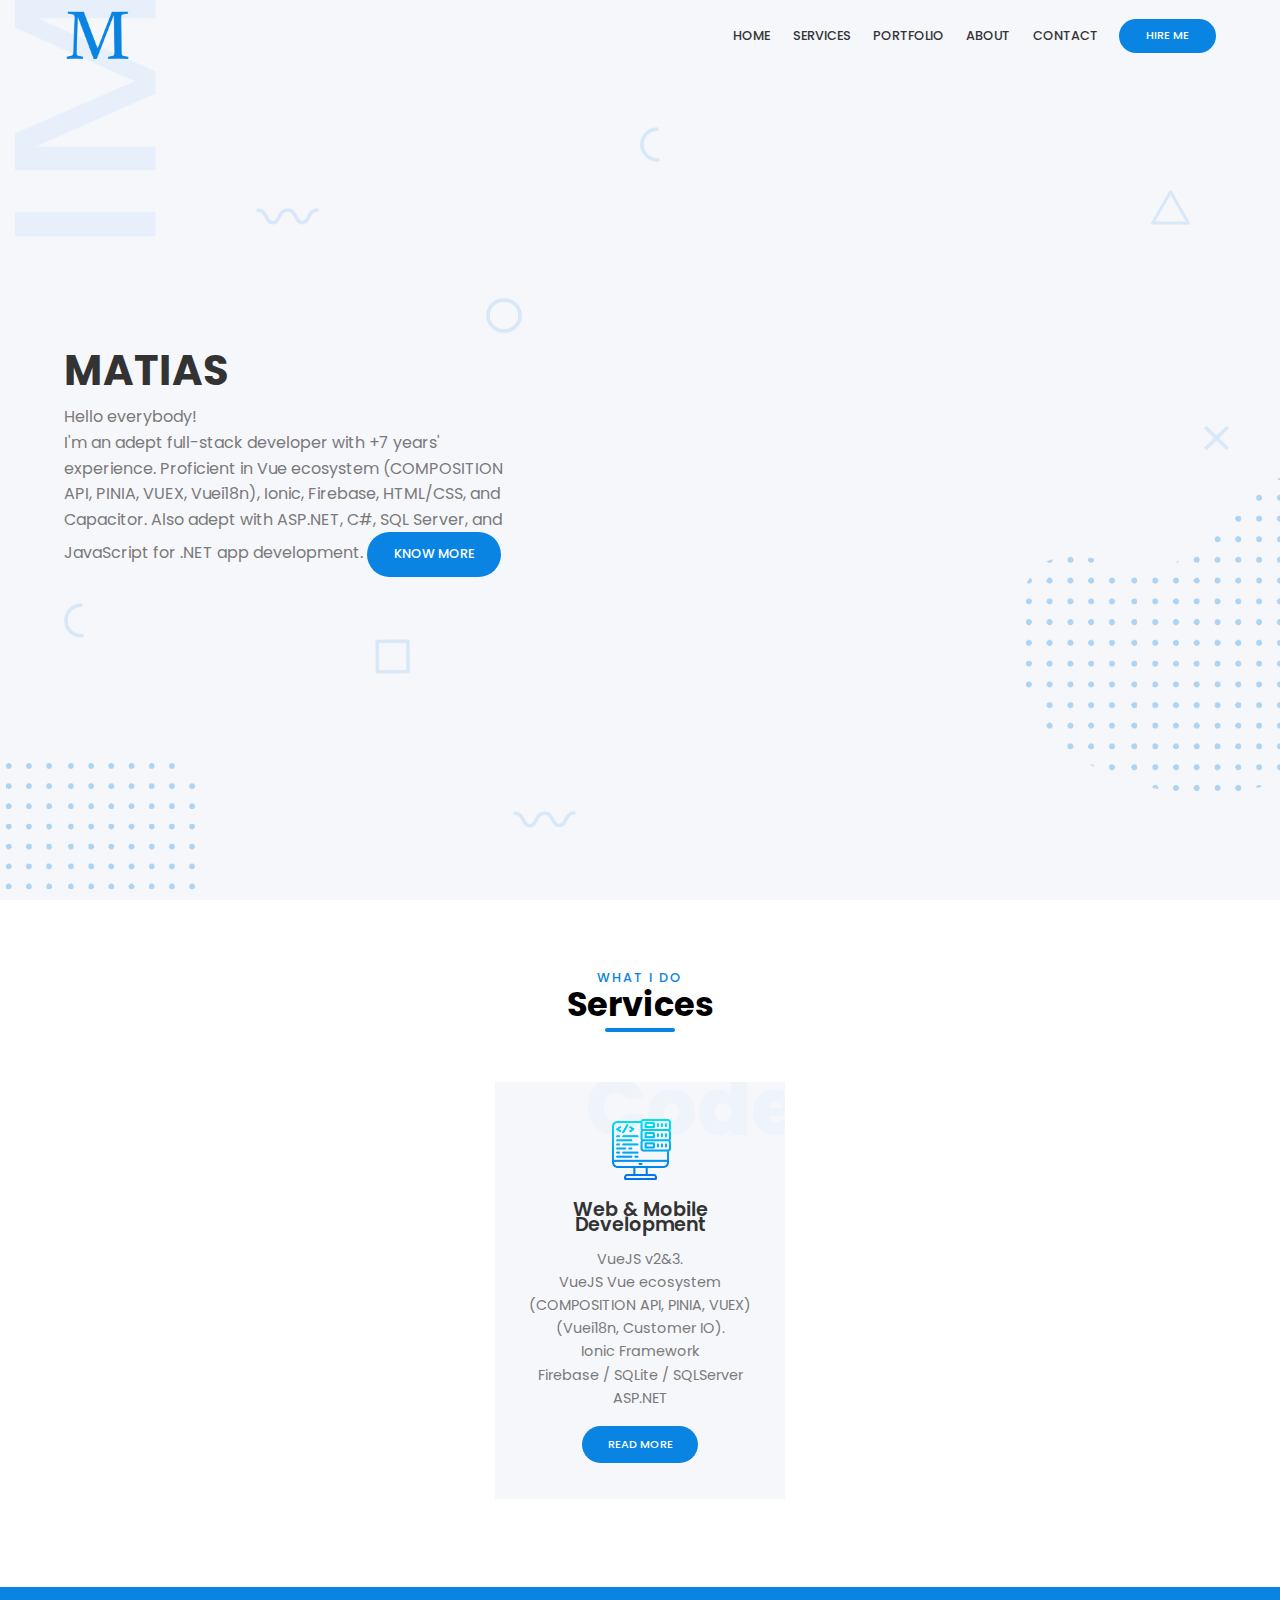
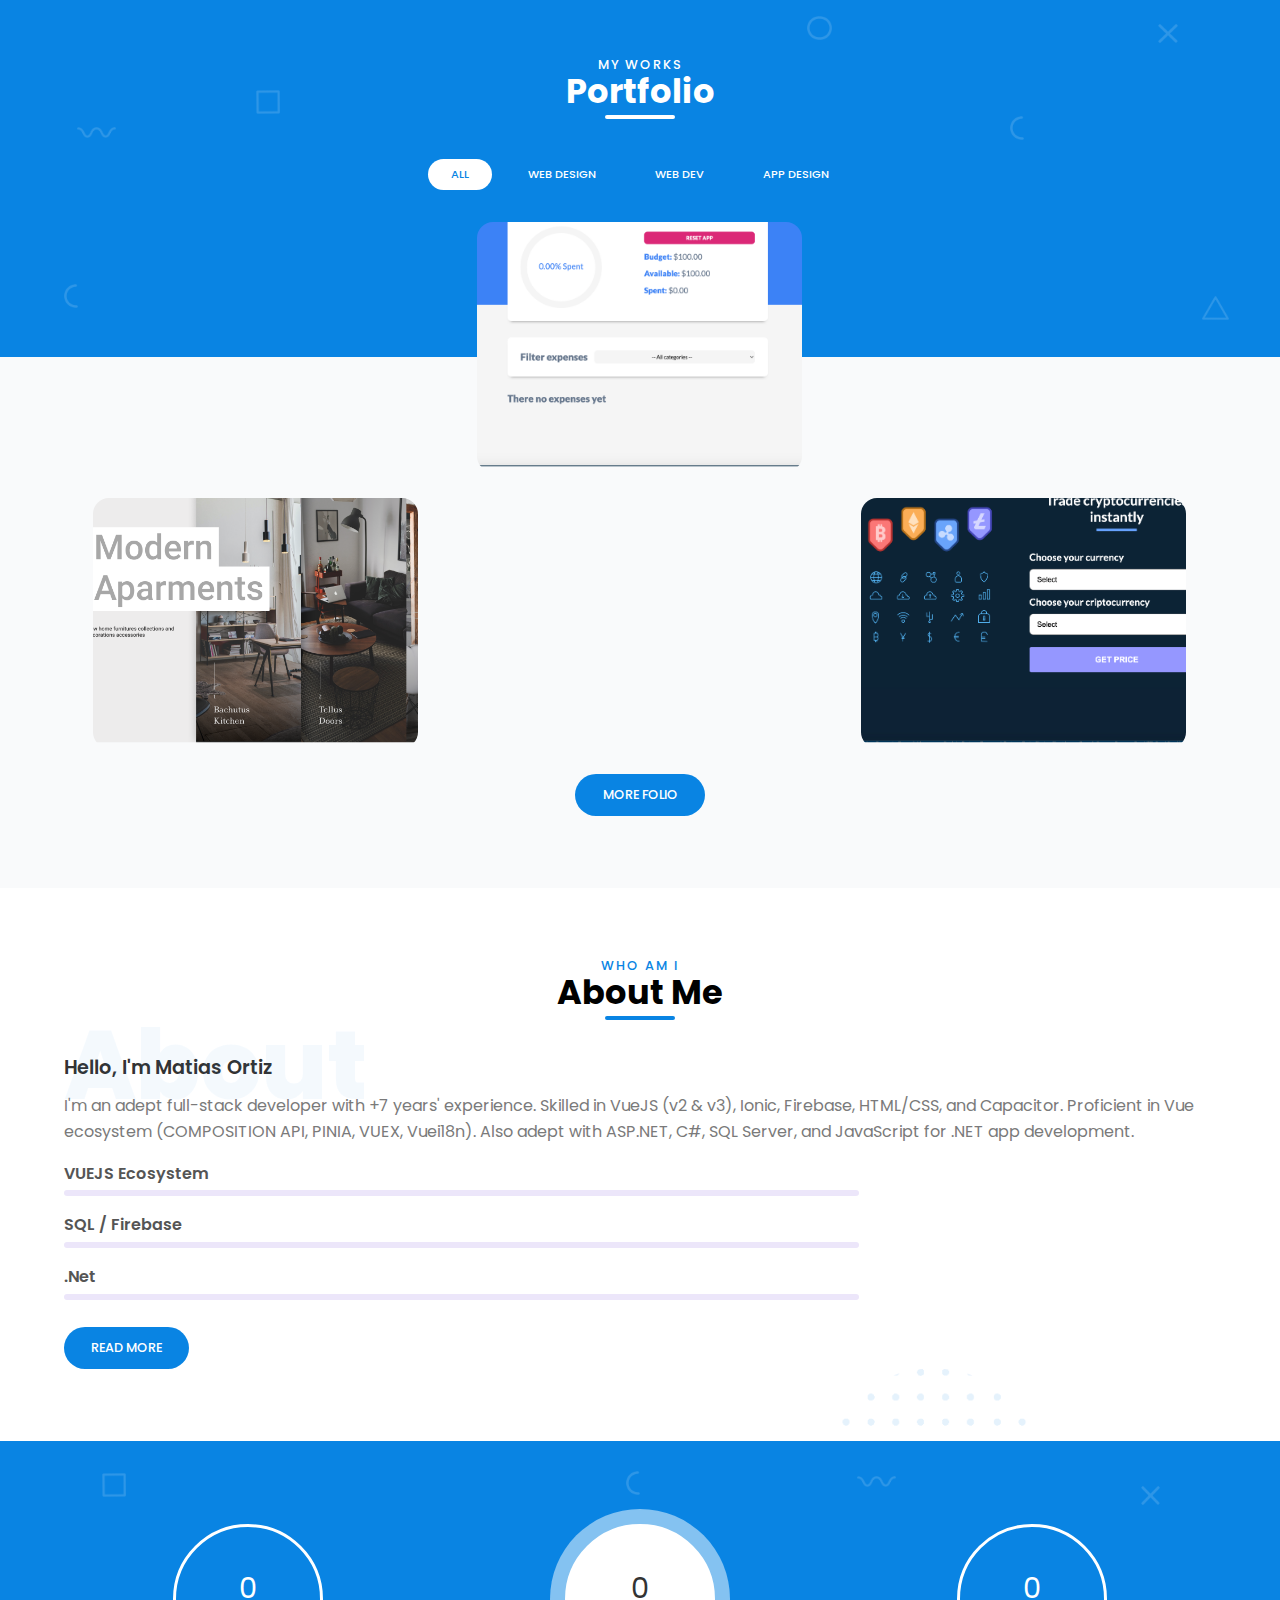
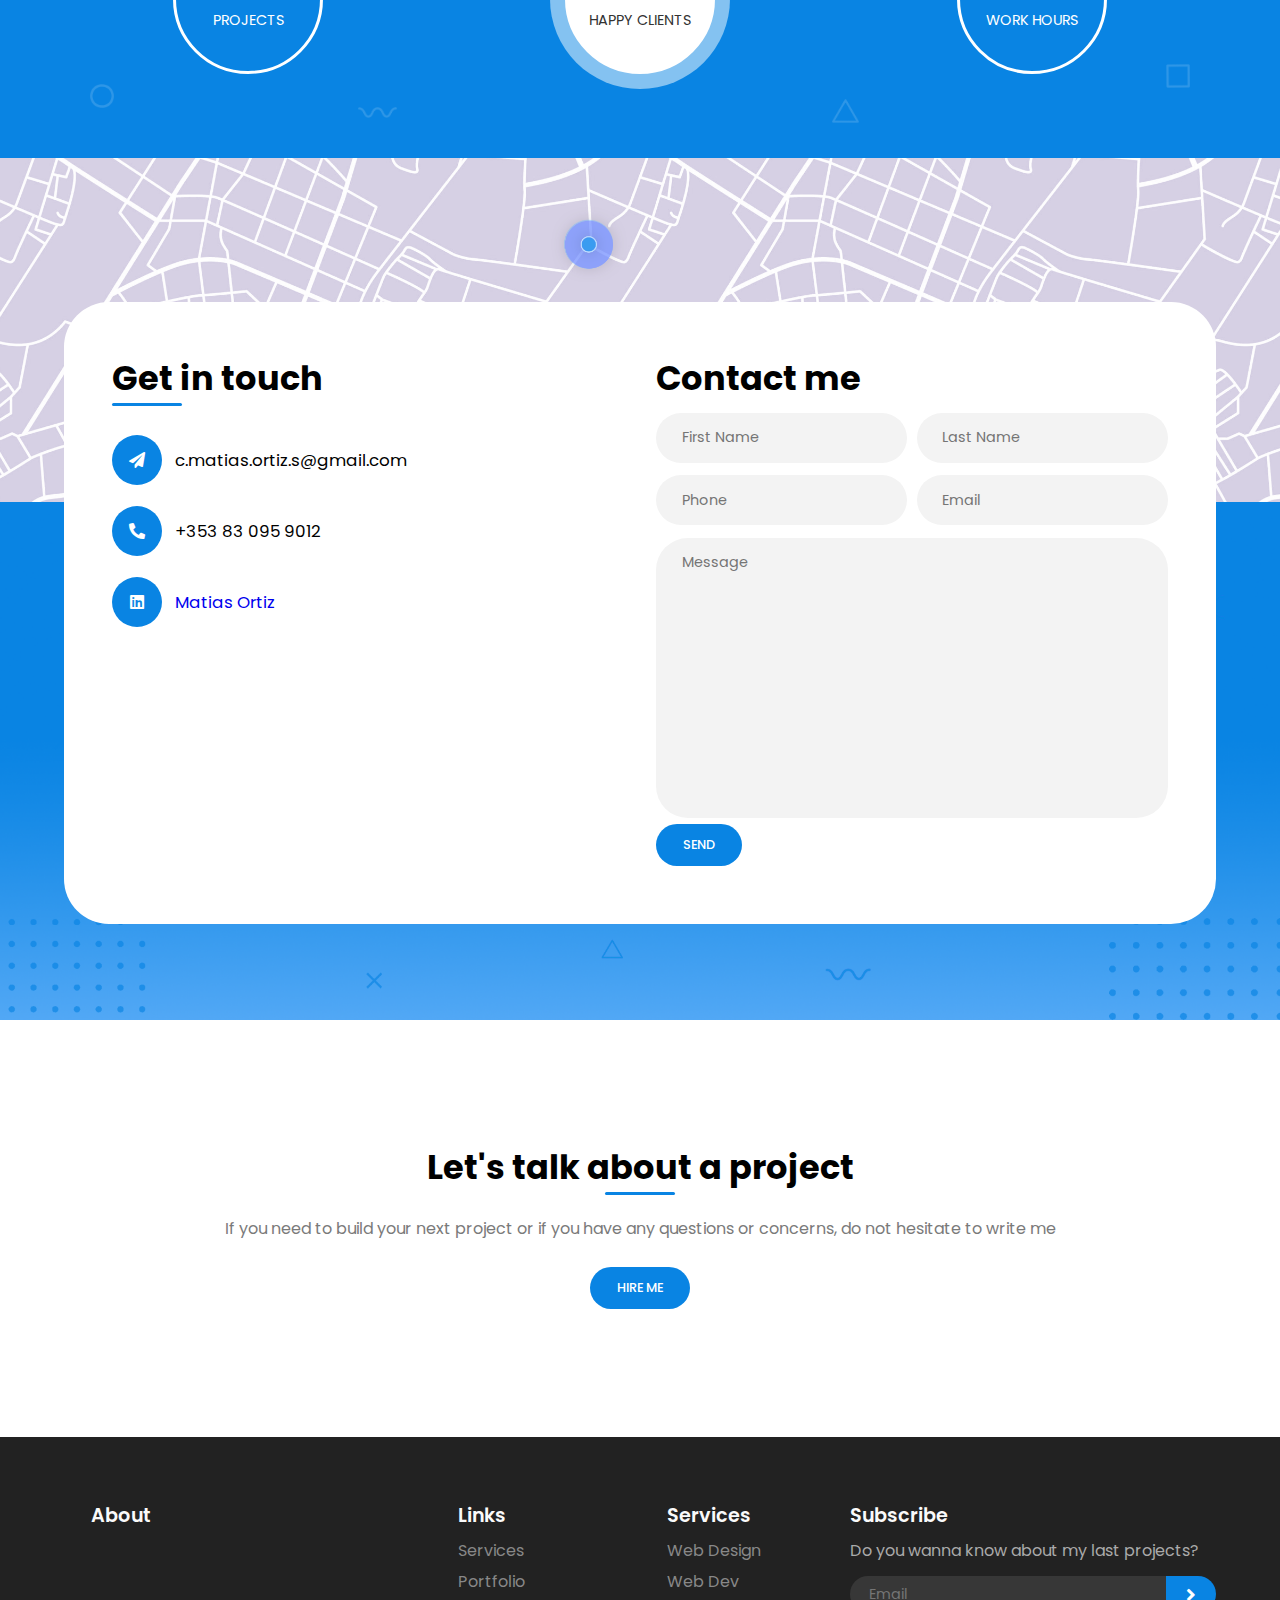
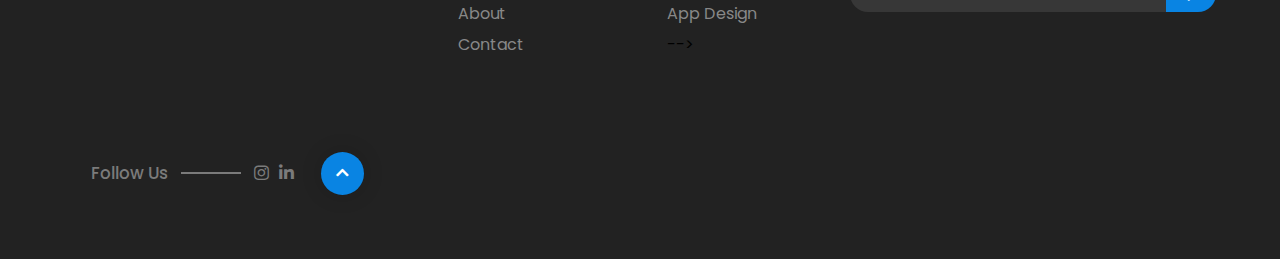
==== commit 4b4ba744: "update folio" ====
--- a/index.html
+++ b/index.html
@@ -84,8 +84,9 @@
             <div class="column-1">
               <h1 class="header-title">MATIAS</h1>
               <p class="text">
-                Hello everybody!<br> I'm a full-stack web developer from Argentina  with +4 years of experience in the sector.
-                I write code in .Net platform handling languages such as C#, Javascript, SQLServer and designing with HTML/CSS.</p>
+                Hello everybody!<br>
+                I'm an adept full-stack developer with +7 years' experience. Proficient in Vue ecosystem (COMPOSITION API, PINIA, VUEX, Vuei18n), Ionic, Firebase, HTML/CSS, and Capacitor. 
+                Also adept with ASP.NET, C#, SQL Server, and JavaScript for .NET app development.
               <a href="#services" class="btn">Know More</a>
             </div>
 
@@ -111,25 +112,6 @@
           </div>
 
           <div class="cards">
-            <!-- <div class="card-wrap">
-              <img
-                src="./img/shapes/points3.png"
-                class="points points1 points-sq"
-                alt=""
-              />
-              <div class="card" data-card="UI/UX">
-                <div class="card-content z-index">
-                  <img src="./img/design-icon.png" class="icon" alt="" />
-                  <h3 class="title-sm">Web Design</h3>
-                  <p class="text">
-                    Lorem ipsum dolor sit amet consectetur adipisicing elit. Nam
-                    est suscipit itaque?
-                  </p>
-                  <a href="#" class="btn small">Read more</a>
-                </div>
-              </div>
-            </div> -->
-
             <div class="card-wrap">
               <div class="card" data-card="Code">
                 <div class="card-content z-index">
@@ -137,6 +119,7 @@
                   <h3 class="title-sm">Web & Mobile Development</h3>
                     <ul class="text">
                       <li>VueJS v2&3.</li>
+                      <li>VueJS Vue ecosystem (COMPOSITION API, PINIA, VUEX) (Vuei18n, Customer IO).</li>
                       <li>Ionic Framework</li>
                       <li>Firebase / SQLite / SQLServer</li>
                       <li>ASP.NET</li>
@@ -208,42 +191,7 @@
             </div>
 
             <div class="grid">
-              <!-- <div class="grid-item webdes">
-                <div class="gallery-image">
-                  <img src="./img/portfolio/Antonio Site.png" alt="" />
-                  <div class="img-overlay">
-                    <div class="plus"></div>
-                    <div class="img-description">
-                      <h3>Web Design</h3>
-                      <h5>View Demo</h5>
-                    </div>
-                  </div>
-                </div>
-              </div>
-              <div class="grid-item webdes">
-                <div class="gallery-image">
-                  <img src="./img/portfolio/femme.png" alt="" />
-                  <div class="img-overlay">
-                    <div class="plus"></div>
-                    <div class="img-description">
-                      <h3>Web Design</h3>
-                      <h5>View Demo</h5>
-                    </div>
-                  </div>
-                </div>
-              </div>
-              <div class="grid-item ui webdes">
-                <div class="gallery-image">
-                  <img src="./img/portfolio/romio.png" alt="" />
-                  <div class="img-overlay">
-                    <div class="plus"></div>
-                    <div class="img-description">
-                      <h3>Web Design</h3>
-                      <h5>View Demo</h5>
-                    </div>
-                  </div>
-                </div>
-              </div> -->
+
               <div class="grid-item webdes">
                 <div class="gallery-image">
                   <img src="./img/portfolio/LOGIN.png" alt="" />
@@ -251,23 +199,24 @@
                     <div class="plus"></div>
                     <div class="img-description">
                       <h3>Web Design</h3>
-                      <h5>View Demo</h5>
-                    </div>
-                  </div>
-                </div>
-              </div>
+                    </div>
+                  </div>
+                </div>
+              </div>
+              <a target="_blank" class="info-text" href="https://cocky-hawking-cb5608.netlify.app/">
               <div class="grid-item webdev">
+             
                 <div class="gallery-image">
-                  <img src="./img/portfolio/world HTML.png" alt="" />
+                  <img src="./img/portfolio/expenses.png" alt="" />
                   <div class="img-overlay">
                     <div class="plus"></div>
                     <div class="img-description">
                       <h3>Web Development</h3>
-                      <h5>View Demo</h5>
-                    </div>
-                  </div>
-                </div>
-              </div>
+                    </div>
+                  </div>
+                </div>
+              </div>
+            </a>
               <div class="grid-item webdes">
                 <div class="gallery-image">
                   <img src="./img/portfolio/Japan.png" alt="" />
@@ -275,7 +224,6 @@
                     <div class="plus"></div>
                     <div class="img-description">
                       <h3>Web Design</h3>
-                      <h5>View Demo</h5>
                     </div>
                   </div>
                 </div>
@@ -287,7 +235,6 @@
                     <div class="plus"></div>
                     <div class="img-description">
                       <h3>web Design</h3>
-                      <h5>View Demo</h5>
                     </div>
                   </div>
                 </div>
@@ -299,23 +246,25 @@
                     <div class="plus"></div>
                     <div class="img-description">
                       <h3>Logo Design</h3>
-                      <h5>View Demo</h5>
-                    </div>
-                  </div>
-                </div>
-              </div>
-              <div class="grid-item webdev">
-                <div class="gallery-image">
-                  <img src="./img/portfolio/contact html.png" alt="" />
+
+                    </div>
+                  </div>
+                </div>
+              </div>
+              <a target="_blank" class="info-text" href="https://suspicious-murdock-2aa214.netlify.app/" >
+              <div class="grid-item webdev" >
+                  <div class="gallery-image">
+                  <img src="./img/portfolio/crypto_conv.png" alt="" />
                   <div class="img-overlay">
                     <div class="plus"></div>
                     <div class="img-description">
                       <h3>Web Development</h3>
-                      <h5>View Demo</h5>
-                    </div>
-                  </div>
-                </div>
-              </div>
+                    </div>
+                  </div>
+                </div>
+        
+              </div>
+            </a>
             </div>
             <div class="more-folio">
               <a href="folio.html" class="btn">More Folio</a>
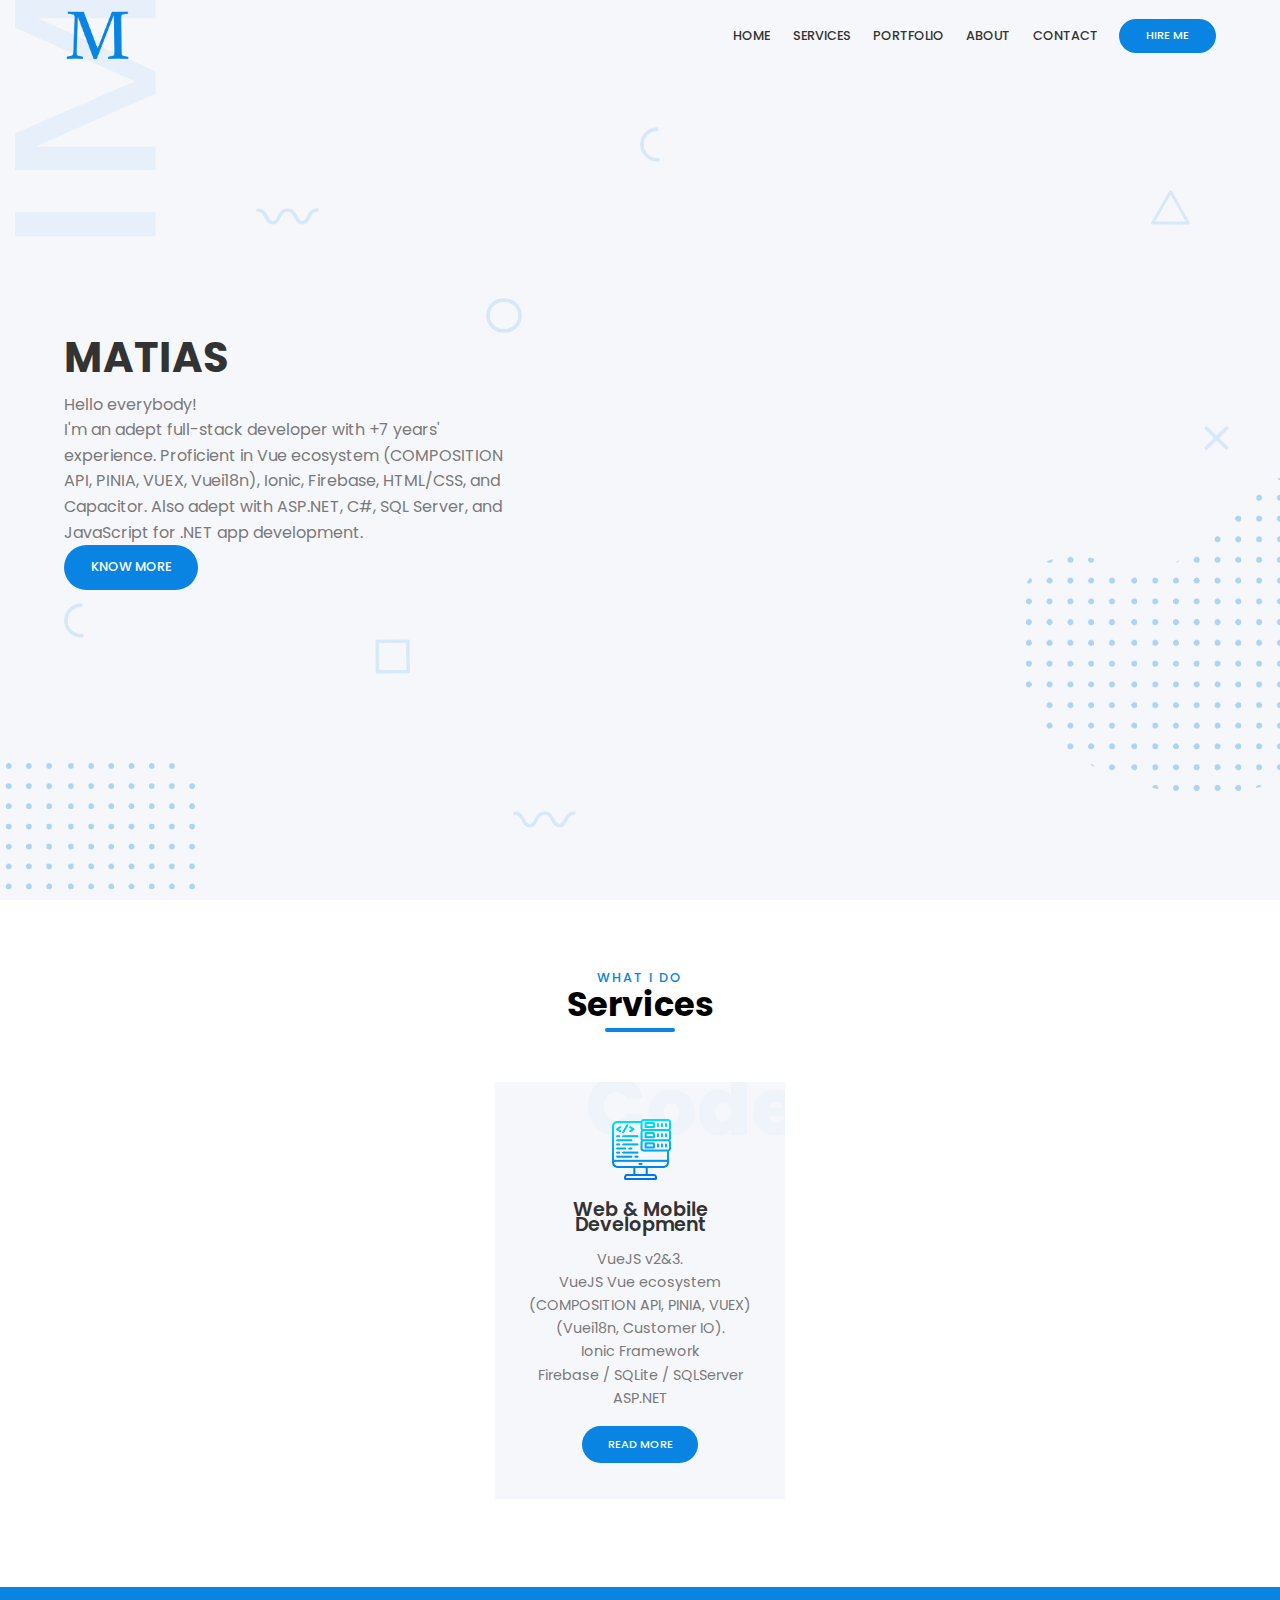
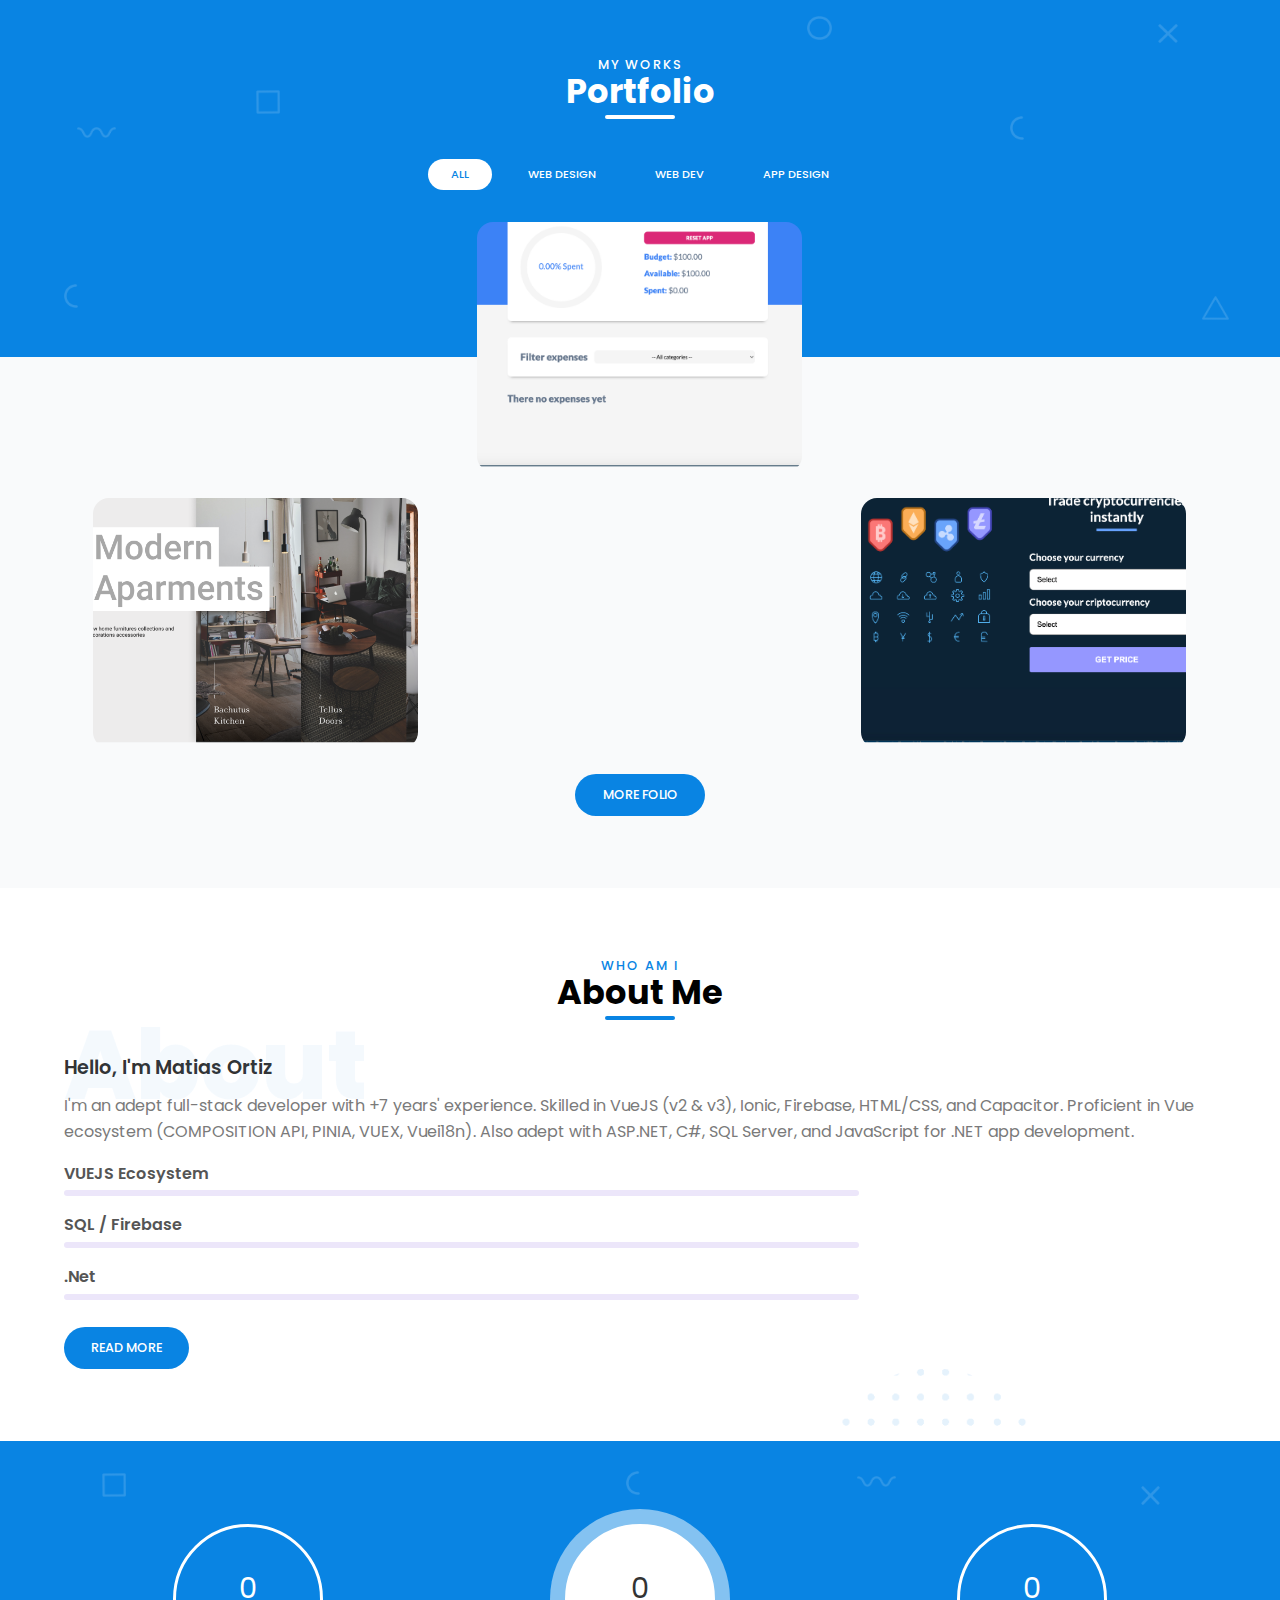
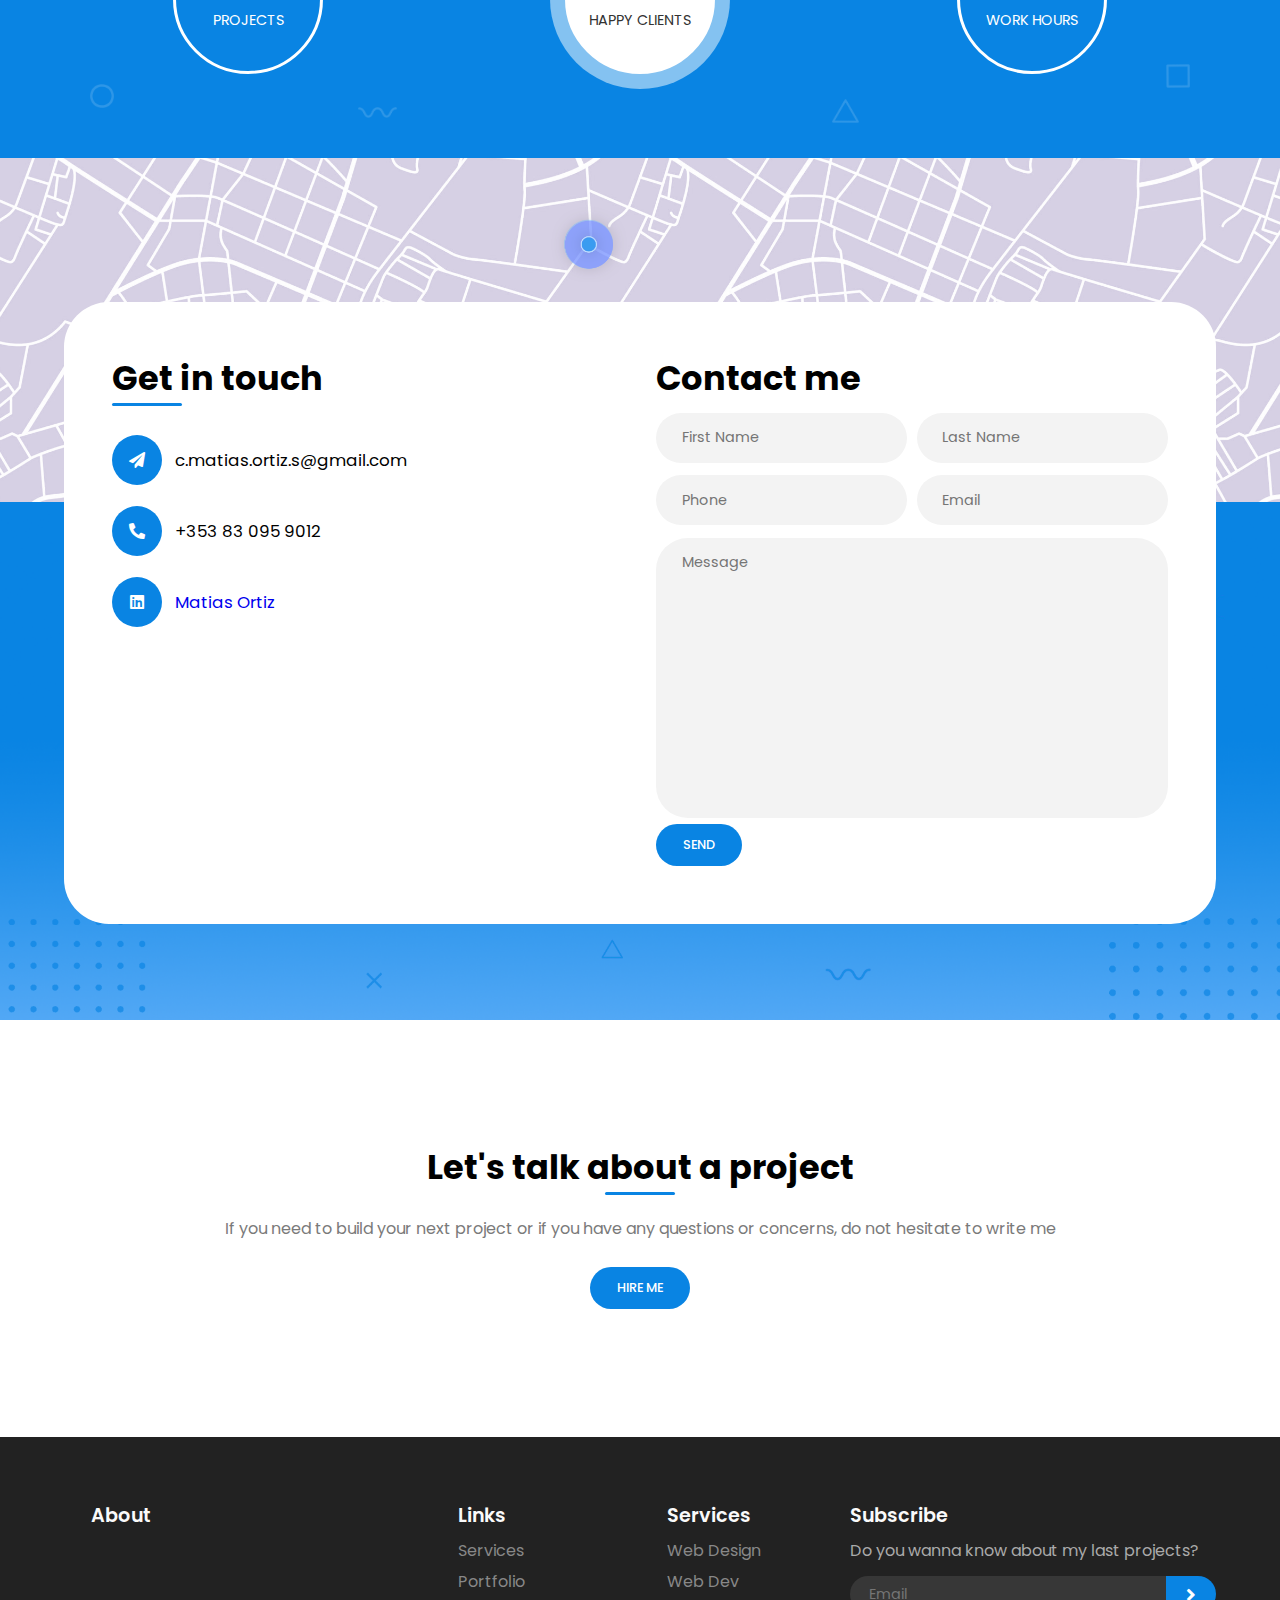
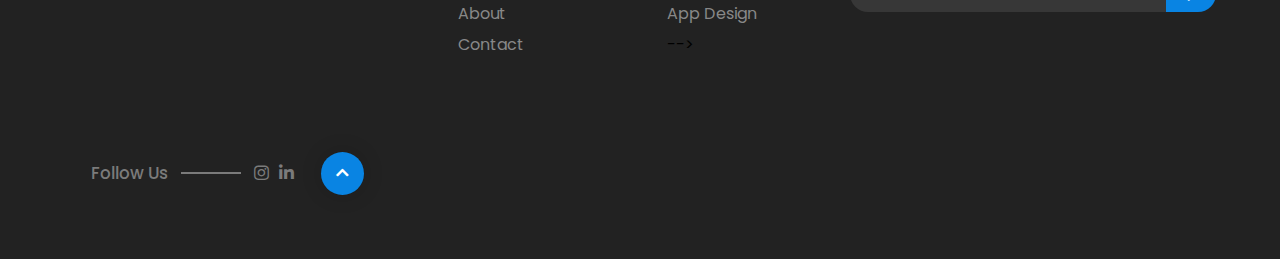
==== commit 9de3a463: "update folio" ====
--- a/index.html
+++ b/index.html
@@ -86,7 +86,7 @@
               <p class="text">
                 Hello everybody!<br>
                 I'm an adept full-stack developer with +7 years' experience. Proficient in Vue ecosystem (COMPOSITION API, PINIA, VUEX, Vuei18n), Ionic, Firebase, HTML/CSS, and Capacitor. 
-                Also adept with ASP.NET, C#, SQL Server, and JavaScript for .NET app development.
+                Also adept with ASP.NET, C#, SQL Server, and JavaScript for .NET app development.<br>
               <a href="#services" class="btn">Know More</a>
             </div>
 
